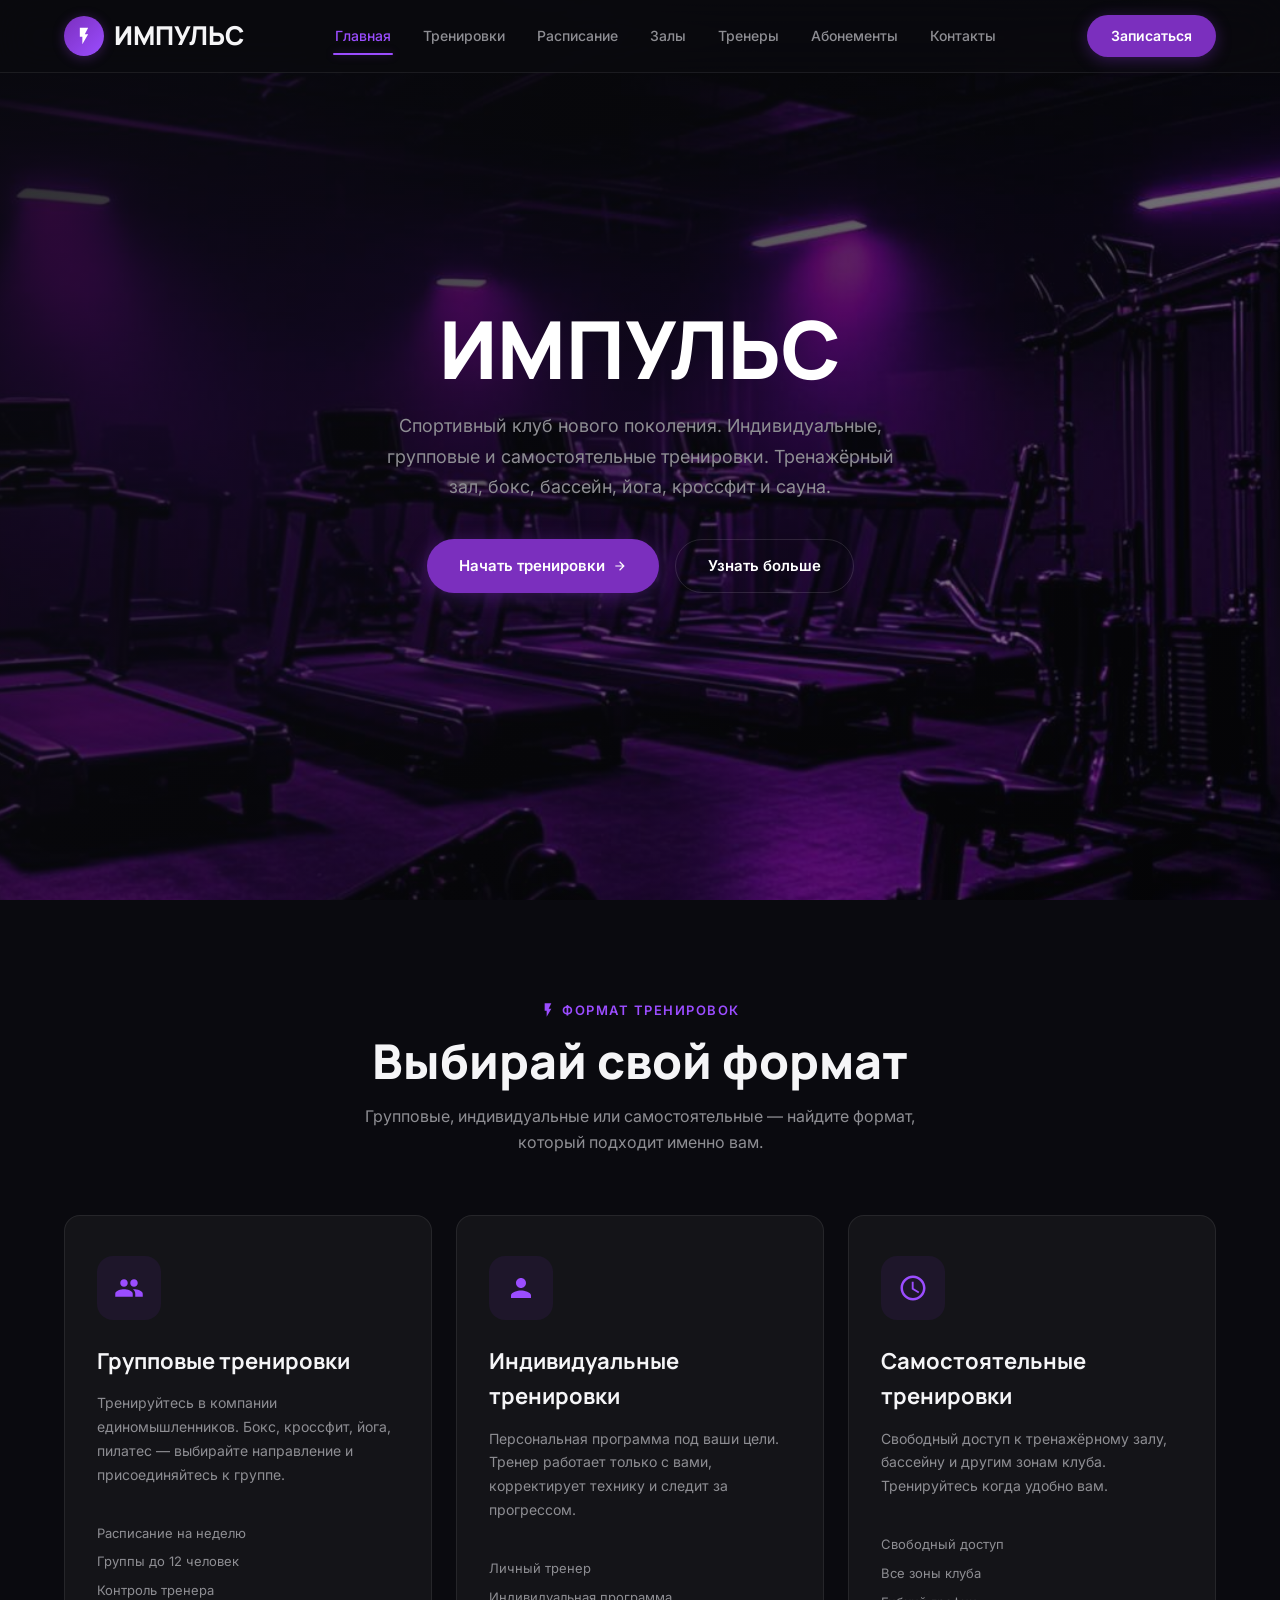
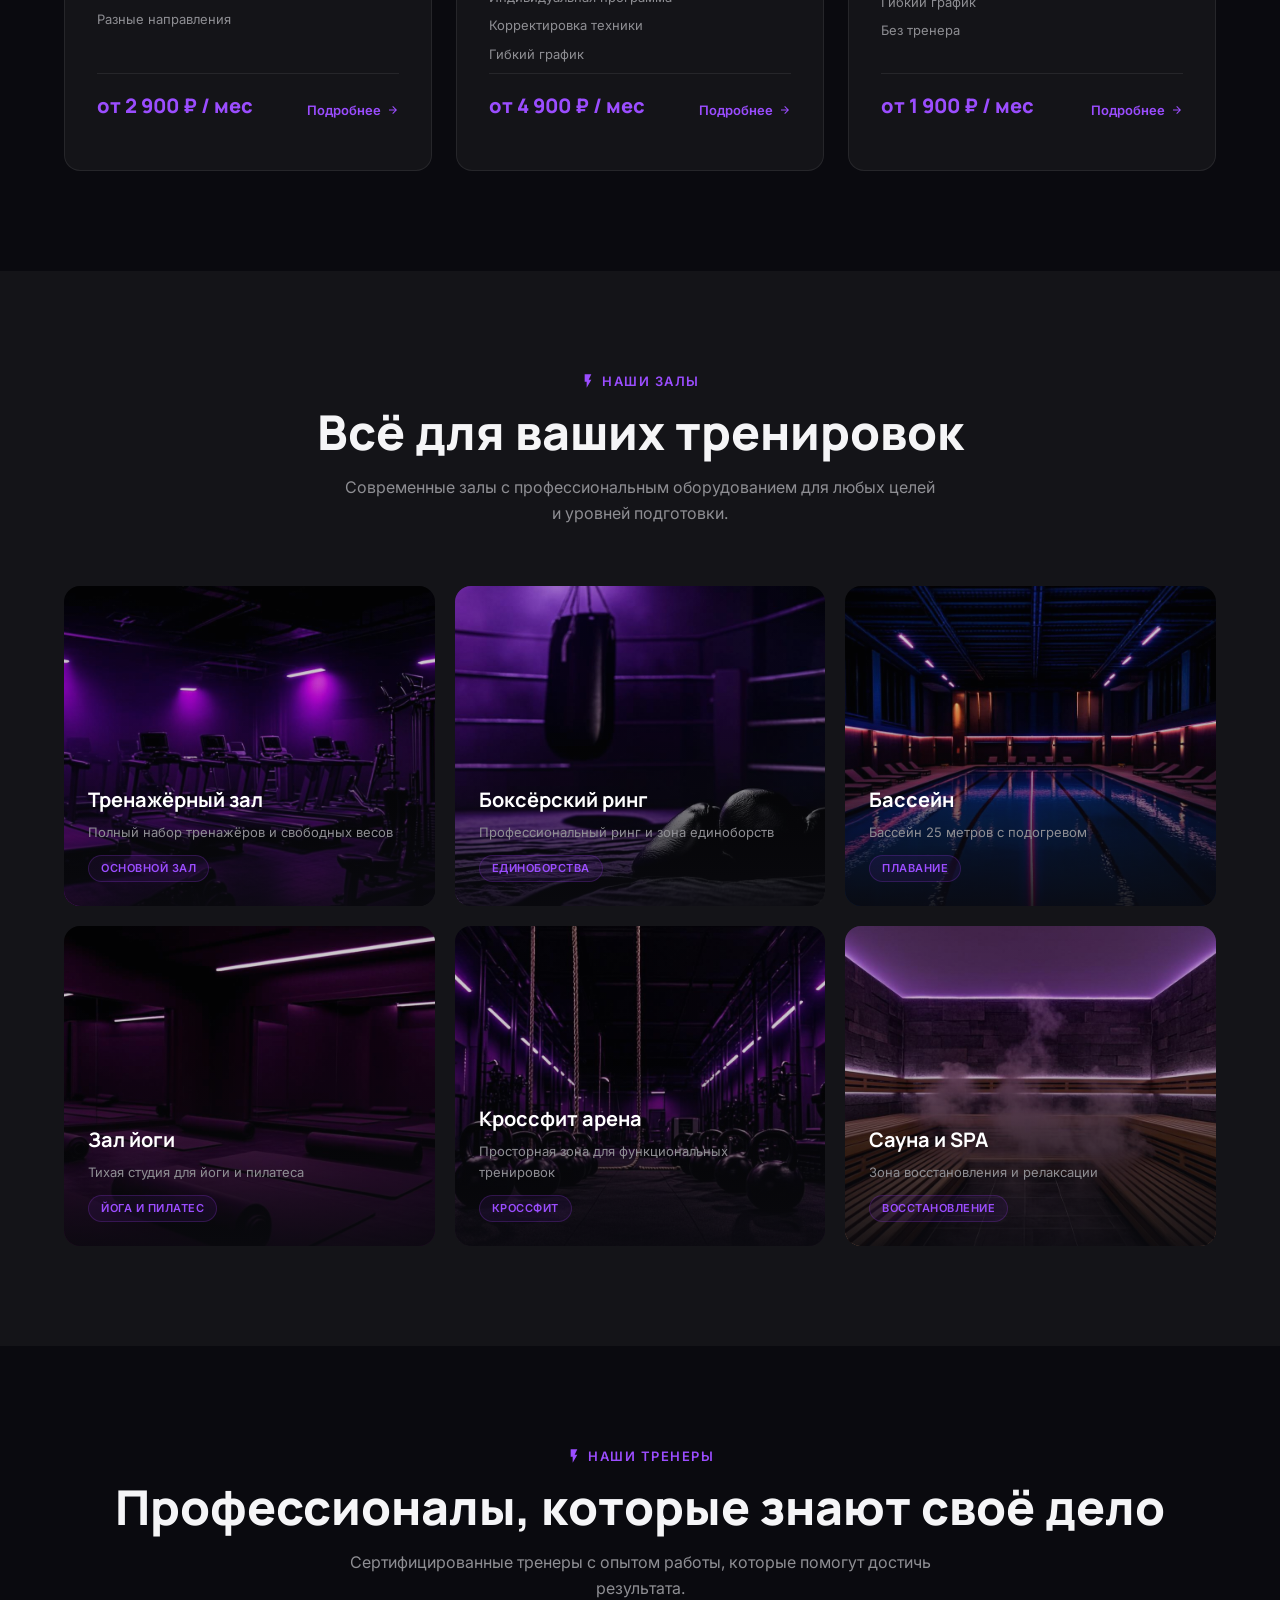
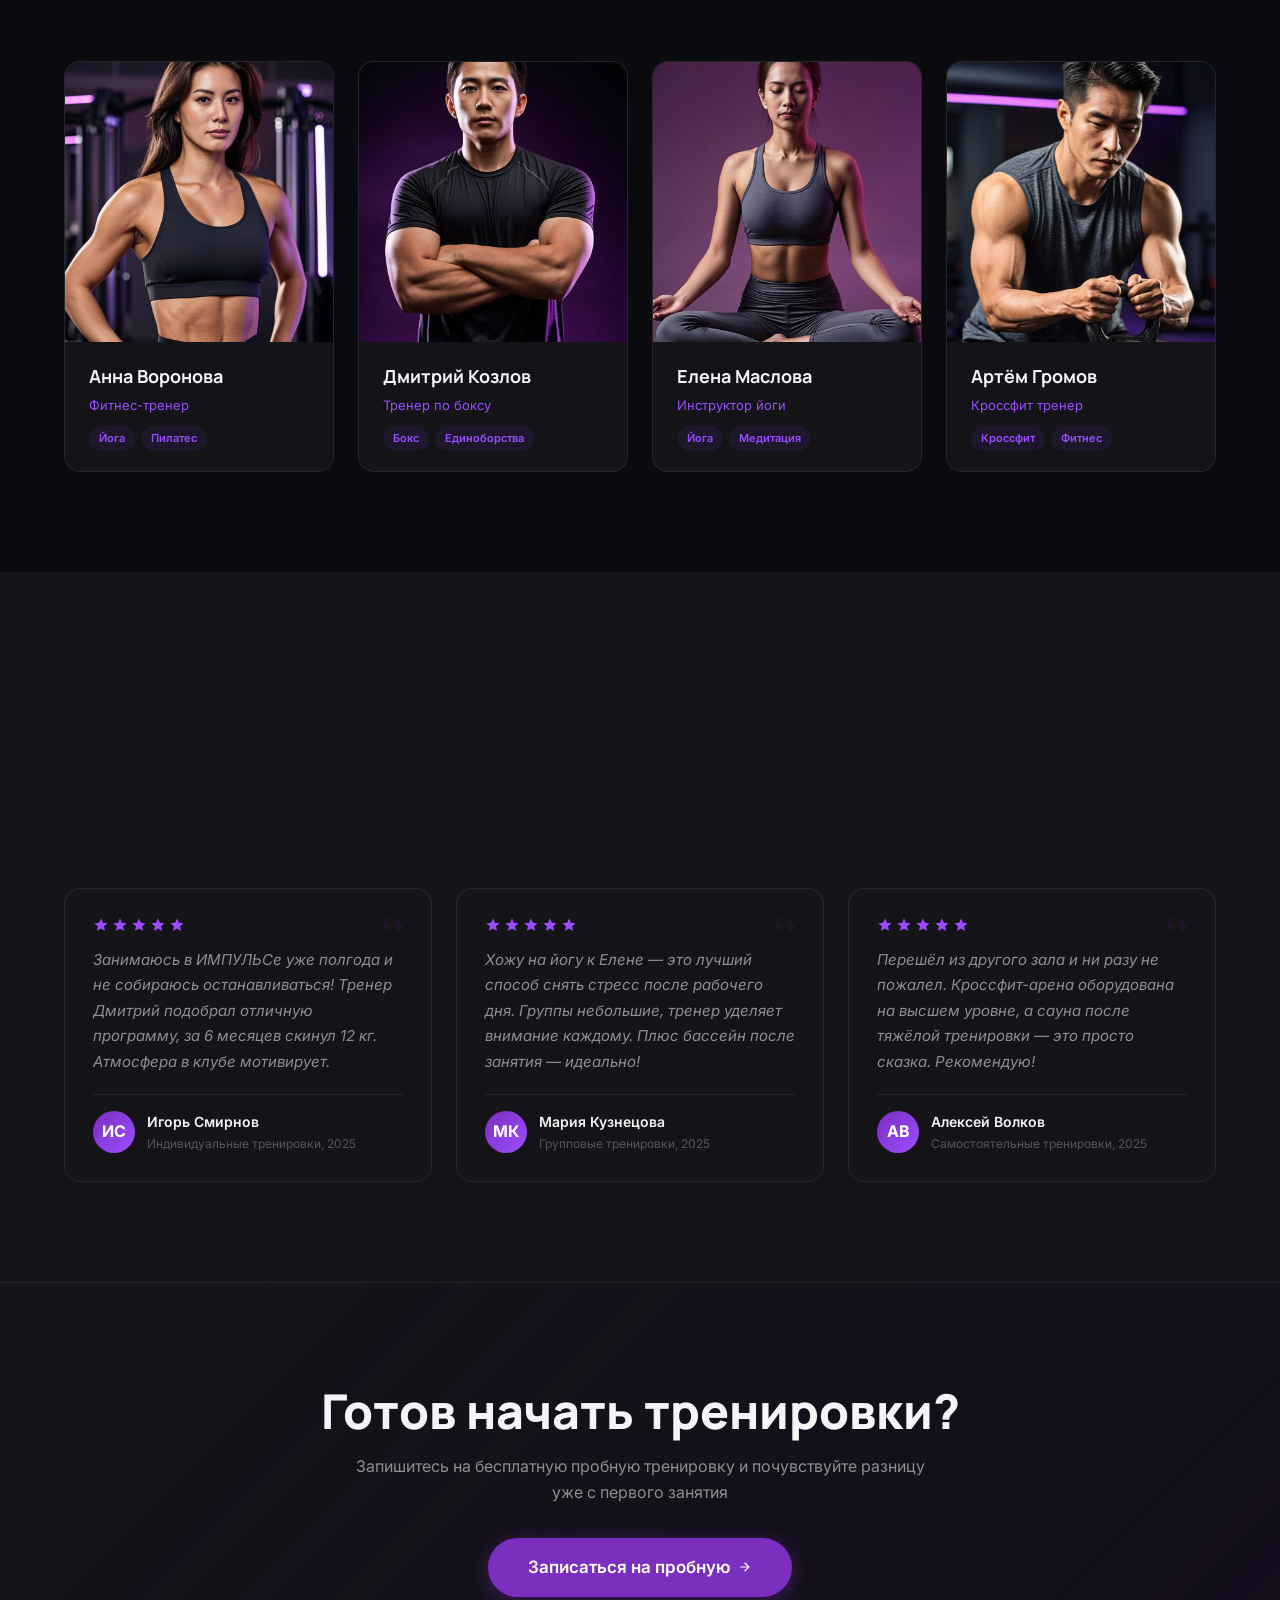
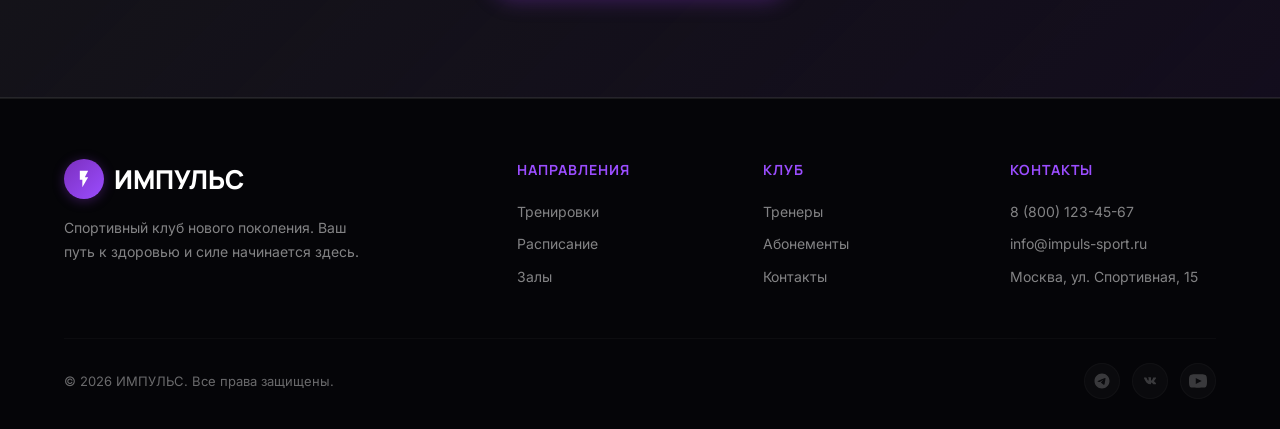
==== index.html @ df8cefca "Sports Club: bottom nav + mobile optimized" ====
<!DOCTYPE html>
<html lang="ru">
<head>
  <meta charset="UTF-8">
  <meta name="viewport" content="width=device-width, initial-scale=1.0">
  <title>ИМПУЛЬС — Спортивный клуб нового поколения</title>
  <meta name="description" content="ИМПУЛЬС — спортивный клуб нового поколения. Индивидуальные, групповые и самостоятельные тренировки. Тренажёрный зал, бокс, бассейн, йога, кроссфит.">
  <link rel="preconnect" href="https://fonts.googleapis.com">
  <link rel="preconnect" href="https://fonts.gstatic.com" crossorigin>
  <link href="https://fonts.googleapis.com/css2?family=Inter:wght@400;500;600;700&family=Manrope:wght@600;700;800&display=swap" rel="stylesheet">
  <link rel="stylesheet" href="styles/style.css">
</head>
<body class="loading">

  <!-- Preloader -->
  <div class="preloader" id="preloader">
    <div class="preloader-logo">ИМПУЛЬС</div>
    <div class="preloader-spinner"></div>
  </div>

  <!-- Header -->
  <header class="header" id="header">
    <div class="container header-inner">
      <a href="index.html" class="logo">
        <div class="logo-icon">
          <svg viewBox="0 0 24 24"><path d="M7 2v11h3v9l7-12h-4l4-8z"/></svg>
        </div>
        ИМПУЛЬС
      </a>
      <nav class="nav">
        <a href="index.html">Главная</a>
        <a href="training.html">Тренировки</a>
        <a href="schedule.html">Расписание</a>
        <a href="facilities.html">Залы</a>
        <a href="trainers.html">Тренеры</a>
        <a href="pricing.html">Абонементы</a>
        <a href="contacts.html">Контакты</a>
      </nav>
      <a href="contacts.html" class="header-cta">Записаться</a>
    </div>
  </header>

  <!-- Hero -->
  <section class="hero">
    <div class="hero-bg">
      <img src="images/hero.jpg" alt="Спортивный клуб ИМПУЛЬС">
    </div>
    <div class="hero-overlay"></div>
    <div class="container hero-content">
      <h1 class="hero-title">ИМПУЛЬС</h1>
      <p class="hero-subtitle">Спортивный клуб нового поколения. Индивидуальные, групповые и самостоятельные тренировки. Тренажёрный зал, бокс, бассейн, йога, кроссфит и сауна.</p>
      <div class="hero-actions">
        <a href="contacts.html" class="btn-primary"><span>Начать тренировки</span> <svg viewBox="0 0 24 24"><path d="M12 4l-1.41 1.41L16.17 11H4v2h12.17l-5.58 5.59L12 20l8-8z"/></svg></a>
        <a href="#training-types" class="btn-secondary">Узнать больше</a>
      </div>
    </div>
  </section>

  <!-- Training Types -->
  <section class="section" id="training-types">
    <div class="container">
      <div class="section-header anim anim-up">
        <div class="section-label"><svg viewBox="0 0 24 24"><path d="M7 2v11h3v9l7-12h-4l4-8z"/></svg> Формат тренировок</div>
        <h2 class="section-title">Выбирай свой формат</h2>
        <p class="section-subtitle">Групповые, индивидуальные или самостоятельные — найдите формат, который подходит именно вам.</p>
      </div>
      <div class="training-types-grid" data-anim-children="up">
        <a href="training.html" class="training-type-card anim anim-up">
          <div class="training-type-icon">
            <svg viewBox="0 0 24 24"><path d="M16 11c1.66 0 2.99-1.34 2.99-3S17.66 5 16 5c-1.66 0-3 1.34-3 3s1.34 3 3 3zm-8 0c1.66 0 2.99-1.34 2.99-3S9.66 5 8 5C6.34 5 5 6.34 5 8s1.34 3 3 3zm0 2c-2.33 0-7 1.17-7 3.5V19h14v-2.5c0-2.33-4.67-3.5-7-3.5zm8 0c-.29 0-.62.02-.97.05 1.16.84 1.97 1.97 1.97 3.45V19h6v-2.5c0-2.33-4.67-3.5-7-3.5z"/></svg>
          </div>
          <div class="training-type-body">
            <h3 class="training-type-title">Групповые тренировки</h3>
            <p class="training-type-desc">Тренируйтесь в компании единомышленников. Бокс, кроссфит, йога, пилатес — выбирайте направление и присоединяйтесь к группе.</p>
            <ul class="training-type-features">
              <li>Расписание на неделю</li>
              <li>Группы до 12 человек</li>
              <li>Контроль тренера</li>
              <li>Разные направления</li>
            </ul>
            <div class="training-type-bottom">
              <div class="training-type-price">от 2 900 ₽ / мес</div>
              <div class="training-type-link">Подробнее <svg viewBox="0 0 24 24"><path d="M12 4l-1.41 1.41L16.17 11H4v2h12.17l-5.58 5.59L12 20l8-8z"/></svg></div>
            </div>
          </div>
        </a>

        <a href="training.html?type=individual" class="training-type-card anim anim-up">
          <div class="training-type-icon">
            <svg viewBox="0 0 24 24"><path d="M12 12c2.21 0 4-1.79 4-4s-1.79-4-4-4-4 1.79-4 4 1.79 4 4 4zm0 2c-2.67 0-8 1.34-8 4v2h16v-2c0-2.66-5.33-4-8-4z"/></svg>
          </div>
          <div class="training-type-body">
            <h3 class="training-type-title">Индивидуальные тренировки</h3>
            <p class="training-type-desc">Персональная программа под ваши цели. Тренер работает только с вами, корректирует технику и следит за прогрессом.</p>
            <ul class="training-type-features">
              <li>Личный тренер</li>
              <li>Индивидуальная программа</li>
              <li>Корректировка техники</li>
              <li>Гибкий график</li>
            </ul>
            <div class="training-type-bottom">
              <div class="training-type-price">от 4 900 ₽ / мес</div>
              <div class="training-type-link">Подробнее <svg viewBox="0 0 24 24"><path d="M12 4l-1.41 1.41L16.17 11H4v2h12.17l-5.58 5.59L12 20l8-8z"/></svg></div>
            </div>
          </div>
        </a>

        <a href="training.html?type=self" class="training-type-card anim anim-up">
          <div class="training-type-icon">
            <svg viewBox="0 0 24 24"><path d="M11.99 2C6.47 2 2 6.48 2 12s4.47 10 9.99 10C17.52 22 22 17.52 22 12S17.52 2 11.99 2zM12 20c-4.42 0-8-3.58-8-8s3.58-8 8-8 8 3.58 8 8-3.58 8-8 8zm.5-13H11v6l5.25 3.15.75-1.23-4.5-2.67z"/></svg>
          </div>
          <div class="training-type-body">
            <h3 class="training-type-title">Самостоятельные тренировки</h3>
            <p class="training-type-desc">Свободный доступ к тренажёрному залу, бассейну и другим зонам клуба. Тренируйтесь когда удобно вам.</p>
            <ul class="training-type-features">
              <li>Свободный доступ</li>
              <li>Все зоны клуба</li>
              <li>Гибкий график</li>
              <li>Без тренера</li>
            </ul>
            <div class="training-type-bottom">
              <div class="training-type-price">от 1 900 ₽ / мес</div>
              <div class="training-type-link">Подробнее <svg viewBox="0 0 24 24"><path d="M12 4l-1.41 1.41L16.17 11H4v2h12.17l-5.58 5.59L12 20l8-8z"/></svg></div>
            </div>
          </div>
        </a>
      </div>
    </div>
  </section>

  <!-- Facilities Preview -->
  <section class="section section-alt">
    <div class="container">
      <div class="section-header anim anim-up">
        <div class="section-label"><svg viewBox="0 0 24 24"><path d="M7 2v11h3v9l7-12h-4l4-8z"/></svg> Наши залы</div>
        <h2 class="section-title">Всё для ваших тренировок</h2>
        <p class="section-subtitle">Современные залы с профессиональным оборудованием для любых целей и уровней подготовки.</p>
      </div>
      <div class="facilities-grid" data-anim-children="up">
        <div class="facility-card anim anim-up">
          <img src="images/hero.jpg" alt="Тренажёрный зал" loading="lazy">
          <div class="facility-card-overlay">
            <div class="facility-card-title">Тренажёрный зал</div>
            <div class="facility-card-desc">Полный набор тренажёров и свободных весов</div>
            <div class="facility-card-tag">Основной зал</div>
          </div>
        </div>
        <div class="facility-card anim anim-up">
          <img src="images/boxing.jpg" alt="Боксёрский ринг" loading="lazy">
          <div class="facility-card-overlay">
            <div class="facility-card-title">Боксёрский ринг</div>
            <div class="facility-card-desc">Профессиональный ринг и зона единоборств</div>
            <div class="facility-card-tag">Единоборства</div>
          </div>
        </div>
        <div class="facility-card anim anim-up">
          <img src="images/pool.jpg" alt="Бассейн" loading="lazy">
          <div class="facility-card-overlay">
            <div class="facility-card-title">Бассейн</div>
            <div class="facility-card-desc">Бассейн 25 метров с подогревом</div>
            <div class="facility-card-tag">Плавание</div>
          </div>
        </div>
        <div class="facility-card anim anim-up">
          <img src="images/yoga.jpg" alt="Зал йоги" loading="lazy">
          <div class="facility-card-overlay">
            <div class="facility-card-title">Зал йоги</div>
            <div class="facility-card-desc">Тихая студия для йоги и пилатеса</div>
            <div class="facility-card-tag">Йога и пилатес</div>
          </div>
        </div>
        <div class="facility-card anim anim-up">
          <img src="images/crossfit.jpg" alt="Кроссфит арена" loading="lazy">
          <div class="facility-card-overlay">
            <div class="facility-card-title">Кроссфит арена</div>
            <div class="facility-card-desc">Просторная зона для функциональных тренировок</div>
            <div class="facility-card-tag">Кроссфит</div>
          </div>
        </div>
        <div class="facility-card anim anim-up">
          <img src="images/sauna.jpg" alt="Сауна и SPA" loading="lazy">
          <div class="facility-card-overlay">
            <div class="facility-card-title">Сауна и SPA</div>
            <div class="facility-card-desc">Зона восстановления и релаксации</div>
            <div class="facility-card-tag">Восстановление</div>
          </div>
        </div>
      </div>
    </div>
  </section>

  <!-- Trainers Preview -->
  <section class="section">
    <div class="container">
      <div class="section-header anim anim-up">
        <div class="section-label"><svg viewBox="0 0 24 24"><path d="M7 2v11h3v9l7-12h-4l4-8z"/></svg> Наши тренеры</div>
        <h2 class="section-title">Профессионалы, которые знают своё дело</h2>
        <p class="section-subtitle">Сертифицированные тренеры с опытом работы, которые помогут достичь результата.</p>
      </div>
      <div class="trainers-grid" data-anim-children="up">
        <div class="trainer-card anim anim-up">
          <div class="trainer-card-img">
            <img src="images/trainer1.jpg" alt="Анна Воронова" loading="lazy">
          </div>
          <div class="trainer-card-body">
            <div class="trainer-card-name">Анна Воронова</div>
            <div class="trainer-card-role">Фитнес-тренер</div>
            <div class="trainer-card-specs">
              <span class="trainer-spec">Йога</span>
              <span class="trainer-spec">Пилатес</span>
            </div>
          </div>
        </div>
        <div class="trainer-card anim anim-up">
          <div class="trainer-card-img">
            <img src="images/trainer2.jpg" alt="Дмитрий Козлов" loading="lazy">
          </div>
          <div class="trainer-card-body">
            <div class="trainer-card-name">Дмитрий Козлов</div>
            <div class="trainer-card-role">Тренер по боксу</div>
            <div class="trainer-card-specs">
              <span class="trainer-spec">Бокс</span>
              <span class="trainer-spec">Единоборства</span>
            </div>
          </div>
        </div>
        <div class="trainer-card anim anim-up">
          <div class="trainer-card-img">
            <img src="images/trainer3.jpg" alt="Елена Маслова" loading="lazy">
          </div>
          <div class="trainer-card-body">
            <div class="trainer-card-name">Елена Маслова</div>
            <div class="trainer-card-role">Инструктор йоги</div>
            <div class="trainer-card-specs">
              <span class="trainer-spec">Йога</span>
              <span class="trainer-spec">Медитация</span>
            </div>
          </div>
        </div>
        <div class="trainer-card anim anim-up">
          <div class="trainer-card-img">
            <img src="images/trainer4.jpg" alt="Артём Громов" loading="lazy">
          </div>
          <div class="trainer-card-body">
            <div class="trainer-card-name">Артём Громов</div>
            <div class="trainer-card-role">Кроссфит тренер</div>
            <div class="trainer-card-specs">
              <span class="trainer-spec">Кроссфит</span>
              <span class="trainer-spec">Фитнес</span>
            </div>
          </div>
        </div>
      </div>
    </div>
  </section>

  <!-- Reviews -->
  <section class="section section-alt">
    <div class="container">
      <div class="section-header anim anim-up">
        <div class="section-label"><svg viewBox="0 0 24 24"><path d="M20 2H4c-1.1 0-2 .9-2 2v18l4-4h14c1.1 0 2-.9 2-2V4c0-1.1-.9-2-2-2zm0 14H6l-2 2V4h16v12z"/></svg> Отзывы</div>
        <h2 class="section-title">Что говорят наши клиенты</h2>
        <p class="section-subtitle">Реальные истории людей, которые изменили свою жизнь вместе с ИМПУЛЬС.</p>
      </div>
      <div class="reviews-grid" data-anim-children="up">
        <div class="review-card anim anim-up">
          <div class="review-stars"><svg viewBox="0 0 24 24"><path d="M12 17.27L18.18 21l-1.64-7.03L22 9.24l-7.19-.61L12 2 9.19 8.63 2 9.24l5.46 4.73L5.82 21z"/></svg><svg viewBox="0 0 24 24"><path d="M12 17.27L18.18 21l-1.64-7.03L22 9.24l-7.19-.61L12 2 9.19 8.63 2 9.24l5.46 4.73L5.82 21z"/></svg><svg viewBox="0 0 24 24"><path d="M12 17.27L18.18 21l-1.64-7.03L22 9.24l-7.19-.61L12 2 9.19 8.63 2 9.24l5.46 4.73L5.82 21z"/></svg><svg viewBox="0 0 24 24"><path d="M12 17.27L18.18 21l-1.64-7.03L22 9.24l-7.19-.61L12 2 9.19 8.63 2 9.24l5.46 4.73L5.82 21z"/></svg><svg viewBox="0 0 24 24"><path d="M12 17.27L18.18 21l-1.64-7.03L22 9.24l-7.19-.61L12 2 9.19 8.63 2 9.24l5.46 4.73L5.82 21z"/></svg></div>
          <div class="review-text">Занимаюсь в ИМПУЛЬСе уже полгода и не собираюсь останавливаться! Тренер Дмитрий подобрал отличную программу, за 6 месяцев скинул 12 кг. Атмосфера в клубе мотивирует.</div>
          <div class="review-author">
            <div class="review-avatar">ИС</div>
            <div>
              <div class="review-author-name">Игорь Смирнов</div>
              <div class="review-author-tour">Индивидуальные тренировки, 2025</div>
            </div>
          </div>
        </div>
        <div class="review-card anim anim-up">
          <div class="review-stars"><svg viewBox="0 0 24 24"><path d="M12 17.27L18.18 21l-1.64-7.03L22 9.24l-7.19-.61L12 2 9.19 8.63 2 9.24l5.46 4.73L5.82 21z"/></svg><svg viewBox="0 0 24 24"><path d="M12 17.27L18.18 21l-1.64-7.03L22 9.24l-7.19-.61L12 2 9.19 8.63 2 9.24l5.46 4.73L5.82 21z"/></svg><svg viewBox="0 0 24 24"><path d="M12 17.27L18.18 21l-1.64-7.03L22 9.24l-7.19-.61L12 2 9.19 8.63 2 9.24l5.46 4.73L5.82 21z"/></svg><svg viewBox="0 0 24 24"><path d="M12 17.27L18.18 21l-1.64-7.03L22 9.24l-7.19-.61L12 2 9.19 8.63 2 9.24l5.46 4.73L5.82 21z"/></svg><svg viewBox="0 0 24 24"><path d="M12 17.27L18.18 21l-1.64-7.03L22 9.24l-7.19-.61L12 2 9.19 8.63 2 9.24l5.46 4.73L5.82 21z"/></svg></div>
          <div class="review-text">Хожу на йогу к Елене — это лучший способ снять стресс после рабочего дня. Группы небольшие, тренер уделяет внимание каждому. Плюс бассейн после занятия — идеально!</div>
          <div class="review-author">
            <div class="review-avatar">МК</div>
            <div>
              <div class="review-author-name">Мария Кузнецова</div>
              <div class="review-author-tour">Групповые тренировки, 2025</div>
            </div>
          </div>
        </div>
        <div class="review-card anim anim-up">
          <div class="review-stars"><svg viewBox="0 0 24 24"><path d="M12 17.27L18.18 21l-1.64-7.03L22 9.24l-7.19-.61L12 2 9.19 8.63 2 9.24l5.46 4.73L5.82 21z"/></svg><svg viewBox="0 0 24 24"><path d="M12 17.27L18.18 21l-1.64-7.03L22 9.24l-7.19-.61L12 2 9.19 8.63 2 9.24l5.46 4.73L5.82 21z"/></svg><svg viewBox="0 0 24 24"><path d="M12 17.27L18.18 21l-1.64-7.03L22 9.24l-7.19-.61L12 2 9.19 8.63 2 9.24l5.46 4.73L5.82 21z"/></svg><svg viewBox="0 0 24 24"><path d="M12 17.27L18.18 21l-1.64-7.03L22 9.24l-7.19-.61L12 2 9.19 8.63 2 9.24l5.46 4.73L5.82 21z"/></svg><svg viewBox="0 0 24 24"><path d="M12 17.27L18.18 21l-1.64-7.03L22 9.24l-7.19-.61L12 2 9.19 8.63 2 9.24l5.46 4.73L5.82 21z"/></svg></div>
          <div class="review-text">Перешёл из другого зала и ни разу не пожалел. Кроссфит-арена оборудована на высшем уровне, а сауна после тяжёлой тренировки — это просто сказка. Рекомендую!</div>
          <div class="review-author">
            <div class="review-avatar">АВ</div>
            <div>
              <div class="review-author-name">Алексей Волков</div>
              <div class="review-author-tour">Самостоятельные тренировки, 2025</div>
            </div>
          </div>
        </div>
      </div>
    </div>
  </section>

  <!-- CTA -->
  <section class="section cta-section">
    <div class="container" style="text-align: center;">
      <div class="anim anim-up">
        <h2 class="section-title" style="margin-bottom: 16px;">Готов начать тренировки?</h2>
        <p class="section-subtitle" style="margin: 0 auto 32px;">Запишитесь на бесплатную пробную тренировку и почувствуйте разницу уже с первого занятия</p>
        <a href="contacts.html" class="btn-primary" style="font-size: 17px; padding: 16px 40px;"><span>Записаться на пробную</span> <svg viewBox="0 0 24 24"><path d="M12 4l-1.41 1.41L16.17 11H4v2h12.17l-5.58 5.59L12 20l8-8z"/></svg></a>
      </div>
    </div>
  </section>

  <!-- Footer -->
  <footer class="footer">
    <div class="container">
      <div class="footer-grid">
        <div class="footer-brand">
          <div class="logo">
            <div class="logo-icon"><svg viewBox="0 0 24 24"><path d="M7 2v11h3v9l7-12h-4l4-8z"/></svg></div>
            ИМПУЛЬС
          </div>
          <p>Спортивный клуб нового поколения. Ваш путь к здоровью и силе начинается здесь.</p>
        </div>
        <div class="footer-col">
          <div class="footer-col-title">Направления</div>
          <a href="training.html">Тренировки</a>
          <a href="schedule.html">Расписание</a>
          <a href="facilities.html">Залы</a>
        </div>
        <div class="footer-col">
          <div class="footer-col-title">Клуб</div>
          <a href="trainers.html">Тренеры</a>
          <a href="pricing.html">Абонементы</a>
          <a href="contacts.html">Контакты</a>
        </div>
        <div class="footer-col">
          <div class="footer-col-title">Контакты</div>
          <a href="tel:+78001234567">8 (800) 123-45-67</a>
          <a href="mailto:info@impuls-sport.ru">info@impuls-sport.ru</a>
          <a href="#">Москва, ул. Спортивная, 15</a>
        </div>
      </div>
      <div class="footer-bottom">
        <div>&copy; 2026 ИМПУЛЬС. Все права защищены.</div>
        <div class="footer-socials">
          <a href="#" class="footer-social"><svg viewBox="0 0 24 24"><path d="M12 2C6.48 2 2 6.48 2 12s4.48 10 10 10 10-4.48 10-10S17.52 2 12 2zm4.64 6.8c-.15 1.58-.8 5.42-1.13 7.19-.14.75-.42 1-.68 1.03-.58.05-1.02-.38-1.58-.75-.88-.58-1.38-.94-2.23-1.5-.99-.65-.35-1.01.22-1.59.15-.15 2.71-2.48 2.76-2.69a.2.2 0 00-.05-.18c-.06-.05-.14-.03-.21-.02-.09.02-1.49.95-4.22 2.79-.4.27-.76.41-1.08.4-.36-.01-1.04-.2-1.55-.37-.63-.2-1.12-.31-1.08-.66.02-.18.27-.36.74-.55 2.92-1.27 4.86-2.11 5.83-2.51 2.78-1.16 3.35-1.36 3.73-1.36.08 0 .27.02.39.12.1.08.13.19.14.27-.01.06.01.24 0 .38z"/></svg></a>
          <a href="#" class="footer-social" aria-label="VK"><svg viewBox="0 0 24 24"><path d="M12.785 16.241s.288-.032.436-.194c.136-.148.132-.427.132-.427s-.02-1.304.587-1.496c.596-.19 1.362 1.259 2.174 1.814.614.42 1.08.328 1.08.328l2.172-.03s1.136-.07.598-.964c-.044-.073-.314-.662-1.618-1.872-1.366-1.268-1.183-1.062.462-3.255.999-1.334 1.399-2.148 1.274-2.496-.12-.332-.857-.244-.857-.244l-2.444.015s-.181-.025-.316.056c-.131.079-.216.263-.216.263s-.387 1.032-.903 1.91c-1.089 1.853-1.524 1.95-1.702 1.836-.414-.268-.311-1.074-.311-1.646 0-1.789.271-2.535-.528-2.729-.265-.064-.46-.107-1.139-.114-.87-.009-1.606.003-2.023.207-.277.136-.491.439-.361.456.161.021.525.098.718.36.25.339.24 1.1.24 1.1s.144 2.105-.334 2.366c-.328.179-.777-.186-1.74-1.854-.494-.854-.867-1.798-.867-1.798s-.072-.177-.2-.272c-.155-.115-.372-.151-.372-.151l-2.322.015s-.349.01-.477.161c-.114.135-.009.414-.009.414s1.817 4.252 3.876 6.396c1.887 1.965 4.032 1.836 4.032 1.836h.972z"/></svg></a>
          <a href="#" class="footer-social"><svg viewBox="0 0 24 24"><path d="M19.615 3.184c-3.604-.246-11.631-.245-15.23 0C.488 3.45.029 5.804 0 12c.029 6.185.484 8.549 4.385 8.816 3.6.245 11.626.246 15.23 0C23.512 20.55 23.971 18.196 24 12c-.029-6.185-.484-8.549-4.385-8.816zM9 16V8l8 3.993L9 16z"/></svg></a>
        </div>
      </div>
    </div>
  </footer>

  <!-- Bottom Mobile Navigation -->
  <nav class="bottom-nav">
      <a href="index.html" class="bottom-nav-item" data-page="home">
          <svg class="bottom-nav-icon" viewBox="0 0 24 24" fill="none" stroke="currentColor" stroke-width="2" stroke-linecap="round" stroke-linejoin="round"><path d="M3 9l9-7 9 7v11a2 2 0 0 1-2 2H5a2 2 0 0 1-2-2z"/><polyline points="9 22 9 12 15 12 15 22"/></svg>
          <span class="bottom-nav-label">Главная</span>
      </a>
      <a href="schedule.html" class="bottom-nav-item" data-page="schedule">
          <svg class="bottom-nav-icon" viewBox="0 0 24 24" fill="none" stroke="currentColor" stroke-width="2" stroke-linecap="round" stroke-linejoin="round"><rect x="3" y="4" width="18" height="18" rx="2" ry="2"/><line x1="16" y1="2" x2="16" y2="6"/><line x1="8" y1="2" x2="8" y2="6"/><line x1="3" y1="10" x2="21" y2="10"/></svg>
          <span class="bottom-nav-label">Расписание</span>
      </a>
      <a href="pricing.html" class="bottom-nav-item" data-page="pricing">
          <svg class="bottom-nav-icon" viewBox="0 0 24 24" fill="none" stroke="currentColor" stroke-width="2" stroke-linecap="round" stroke-linejoin="round"><line x1="12" y1="1" x2="12" y2="23"/><path d="M17 5H9.5a3.5 3.5 0 0 0 0 7h5a3.5 3.5 0 0 1 0 7H6"/></svg>
          <span class="bottom-nav-label">Цены</span>
      </a>
      <a href="trainers.html" class="bottom-nav-item" data-page="trainers">
          <svg class="bottom-nav-icon" viewBox="0 0 24 24" fill="none" stroke="currentColor" stroke-width="2" stroke-linecap="round" stroke-linejoin="round"><path d="M17 21v-2a4 4 0 0 0-4-4H5a4 4 0 0 0-4 4v2"/><circle cx="9" cy="7" r="4"/><path d="M23 21v-2a4 4 0 0 0-3-3.87"/><path d="M16 3.13a4 4 0 0 1 0 7.75"/></svg>
          <span class="bottom-nav-label">Тренеры</span>
      </a>
      <a href="contacts.html" class="bottom-nav-item" data-page="contacts">
          <svg class="bottom-nav-icon" viewBox="0 0 24 24" fill="none" stroke="currentColor" stroke-width="2" stroke-linecap="round" stroke-linejoin="round"><path d="M22 16.92v3a2 2 0 0 1-2.18 2 19.79 19.79 0 0 1-8.63-3.07 19.5 19.5 0 0 1-6-6 19.79 19.79 0 0 1-3.07-8.67A2 2 0 0 1 4.11 2h3a2 2 0 0 1 2 1.72 12.84 12.84 0 0 0 .7 2.81 2 2 0 0 1-.45 2.11L8.09 9.91a16 16 0 0 0 6 6l1.27-1.27a2 2 0 0 1 2.11-.45 12.84 12.84 0 0 0 2.81.7A2 2 0 0 1 22 16.92z"/></svg>
          <span class="bottom-nav-label">Контакты</span>
      </a>
  </nav>

  <script src="javascript/main.js"></script>
</body>
</html>
---- styles/style.css ----
/* ===== RESET & BASE ===== */
*, *::before, *::after { margin: 0; padding: 0; box-sizing: border-box; }

:root {
  --bg: #0A0A0F;
  --bg-card: #141418;
  --bg-alt: #1A1A22;
  --bg-hover: #22222C;
  --text: #F5F5F7;
  --text-gray: #8E8E93;
  --text-dim: #555560;
  --purple: #7B2FBE;
  --purple-light: #9B4DFF;
  --purple-glow: rgba(123, 47, 190, 0.4);
  --purple-bg: rgba(123, 47, 190, 0.1);
  --purple-border: rgba(123, 47, 190, 0.3);
  --white: #FFFFFF;
  --border: rgba(255, 255, 255, 0.08);
  --border-light: rgba(255, 255, 255, 0.12);
  --shadow-sm: 0 2px 8px rgba(0,0,0,0.3);
  --shadow-md: 0 4px 20px rgba(0,0,0,0.4);
  --shadow-lg: 0 8px 40px rgba(0,0,0,0.5);
  --radius: 16px;
  --radius-sm: 10px;
  --radius-pill: 30px;
  --transition: 0.3s cubic-bezier(0.4, 0, 0.2, 1);
  --font-body: 'Inter', sans-serif;
  --font-heading: 'Manrope', sans-serif;
}

html { scroll-behavior: smooth; overflow-x: clip; }

/* ===== CUSTOM SCROLLBAR ===== */
::-webkit-scrollbar {
  width: 10px;
}
::-webkit-scrollbar-track {
  background: var(--bg);
}
::-webkit-scrollbar-thumb {
  background: var(--purple);
  border-radius: 5px;
  box-shadow: 0 0 8px var(--purple-glow);
}
::-webkit-scrollbar-thumb:hover {
  background: var(--purple-light);
  box-shadow: 0 0 16px var(--purple-glow);
}
/* Firefox scrollbar */
* {
  scrollbar-width: thin;
  scrollbar-color: var(--purple) var(--bg);
}
body {
  font-family: var(--font-body);
  background: var(--bg);
  color: var(--text);
  line-height: 1.6;
  overflow-x: clip;
  -webkit-font-smoothing: antialiased;
}

a { text-decoration: none; color: inherit; }
ul { list-style: none; }
img { max-width: 100%; height: auto; display: block; }
button { cursor: pointer; border: none; background: none; font-family: inherit; }
input, textarea, select { font-family: inherit; }

.container { max-width: 1200px; margin: 0 auto; padding: 0 24px; }

/* ===== ANIMATIONS ===== */
@keyframes fadeInUp {
  from { opacity: 0; transform: translateY(40px); }
  to { opacity: 1; transform: translateY(0); }
}
@keyframes pulse {
  0%, 100% { transform: scale(1); }
  50% { transform: scale(1.05); }
}
@keyframes glowPulse {
  0%, 100% { box-shadow: 0 0 20px var(--purple-glow); }
  50% { box-shadow: 0 0 40px var(--purple-glow), 0 0 80px rgba(123,47,190,0.15); }
}
@keyframes spin { to { transform: rotate(360deg); } }
@keyframes float {
  0%, 100% { transform: translateY(0); }
  50% { transform: translateY(-8px); }
}

/* New unique animations */
@keyframes shimmer {
  0% { background-position: -200% center; }
  100% { background-position: 200% center; }
}
@keyframes rippleGlow {
  0% { box-shadow: 0 0 0 0 var(--purple-glow); }
  70% { box-shadow: 0 0 0 12px rgba(123, 47, 190, 0); }
  100% { box-shadow: 0 0 0 0 rgba(123, 47, 190, 0); }
}
@keyframes slideInFromLeft {
  from { opacity: 0; transform: translateX(-30px); }
  to { opacity: 1; transform: translateX(0); }
}
@keyframes borderGlow {
  0%, 100% { border-color: var(--purple-border); }
  50% { border-color: var(--purple-light); }
}
@keyframes magneticPull {
  0% { transform: scale(1); }
  50% { transform: scale(1.03); }
  100% { transform: scale(1); }
}
@keyframes textGlow {
  0%, 100% { text-shadow: 0 0 8px rgba(155, 77, 255, 0.3); }
  50% { text-shadow: 0 0 20px rgba(155, 77, 255, 0.6), 0 0 40px rgba(155, 77, 255, 0.2); }
}

.anim { opacity: 0; transition: opacity 0.6s ease, transform 0.6s ease; }
.anim-up { transform: translateY(40px); }
.anim-left { transform: translateX(-40px); }
.anim-right { transform: translateX(40px); }
.anim-scale { transform: scale(0.9); }
.anim-show { opacity: 1 !important; transform: translateY(0) translateX(0) scale(1) !important; }
.anim-locked { transition: none !important; }

[data-anim-children="up"] > *:nth-child(1) { transition-delay: 0.0s; }
[data-anim-children="up"] > *:nth-child(2) { transition-delay: 0.06s; }
[data-anim-children="up"] > *:nth-child(3) { transition-delay: 0.12s; }
[data-anim-children="up"] > *:nth-child(4) { transition-delay: 0.18s; }
[data-anim-children="up"] > *:nth-child(5) { transition-delay: 0.24s; }
[data-anim-children="up"] > *:nth-child(6) { transition-delay: 0.30s; }
[data-anim-children="up"] > *:nth-child(7) { transition-delay: 0.36s; }
[data-anim-children="up"] > *:nth-child(8) { transition-delay: 0.42s; }

/* ===== HEADER ===== */
.header {
  position: fixed;
  top: 0; left: 0; right: 0;
  z-index: 1000;
  background: rgba(10, 10, 15, 0.85);
  backdrop-filter: blur(20px);
  -webkit-backdrop-filter: blur(20px);
  border-bottom: 1px solid var(--border);
  transition: var(--transition);
}
.header.scrolled { box-shadow: 0 4px 30px rgba(0,0,0,0.5); }
.header-inner {
  display: flex; align-items: center; justify-content: space-between; height: 72px;
}
.logo {
  font-family: var(--font-heading);
  font-weight: 800; font-size: 26px; color: var(--text);
  display: flex; align-items: center; gap: 10px;
}
.logo-icon {
  width: 40px; height: 40px;
  background: linear-gradient(135deg, var(--purple), var(--purple-light));
  border-radius: 50% !important;
  -webkit-border-radius: 50% !important;
  -moz-border-radius: 50% !important;
  display: flex; align-items: center; justify-content: center;
  box-shadow: 0 2px 12px var(--purple-glow);
  transition: var(--transition);
  flex-shrink: 0;
  aspect-ratio: 1 / 1;
  overflow: hidden;
}
.logo-icon svg { width: 20px; height: 20px; fill: white; }
.logo span { color: var(--purple-light); }

/* Logo hover - subtle glow */
.logo:hover .logo-icon {
  animation: rippleGlow 1s ease-out;
}

.nav { display: flex; align-items: center; gap: 28px; }
.nav a {
  font-size: 14px; font-weight: 500; color: var(--text-gray);
  transition: var(--transition); position: relative;
  padding: 6px 2px;
}
/* Unique nav hover animation - gradient underline slide-in */
.nav a::after {
  content: ''; position: absolute; bottom: -2px; left: 50%;
  width: 0; height: 2px;
  background: linear-gradient(90deg, var(--purple), var(--purple-light));
  transition: width 0.35s cubic-bezier(0.25, 0.8, 0.25, 1), left 0.35s cubic-bezier(0.25, 0.8, 0.25, 1);
  border-radius: 1px;
  box-shadow: 0 0 8px var(--purple-glow);
}
.nav a:hover { color: var(--text); }
.nav a:hover::after { width: 100%; left: 0; }
.nav a.active { color: var(--purple-light); }
.nav a.active::after { width: 100%; left: 0; background: var(--purple-light); }

.header-cta {
  background: var(--purple); color: white;
  padding: 10px 24px; border-radius: var(--radius-pill);
  font-weight: 600; font-size: 14px; transition: var(--transition);
  box-shadow: 0 3px 16px var(--purple-glow);
  position: relative;
  overflow: hidden;
}
/* Shimmer effect on CTA button hover */
.header-cta::before {
  content: '';
  position: absolute; top: 0; left: -100%; width: 100%; height: 100%;
  background: linear-gradient(90deg, transparent, rgba(255,255,255,0.15), transparent);
  transition: left 0.5s ease;
}
.header-cta:hover { background: var(--purple-light); transform: translateY(-1px); box-shadow: 0 6px 24px var(--purple-glow); }
.header-cta:hover::before { left: 100%; }
.header-cta:active { transform: translateY(1px); }

/* ===== HERO ===== */
.hero {
  position: relative; min-height: 100vh;
  display: flex; align-items: center; overflow: hidden;
  background: var(--bg);
}
.hero-bg { position: absolute; inset: 0; z-index: 1; }
.hero-bg img { width: 100%; height: 100%; object-fit: cover; }
.hero-overlay {
  position: absolute; inset: 0;
  background: linear-gradient(135deg, rgba(10,10,15,0.88) 0%, rgba(10,10,15,0.65) 50%, rgba(10,10,15,0.4) 100%);
  z-index: 2;
}
.hero-content {
  position: relative; z-index: 4; color: white;
  max-width: 700px; padding-left: 24px; padding-right: 24px;
  text-align: center; margin: 0 auto;
}
.hero-title {
  font-family: var(--font-heading);
  font-size: clamp(42px, 7vw, 80px); font-weight: 800;
  line-height: 1.05; margin-bottom: 20px;
}
.hero-title .highlight {
  background: linear-gradient(135deg, var(--purple-light) 0%, var(--purple) 100%);
  -webkit-background-clip: text; -webkit-text-fill-color: transparent; background-clip: text;
}
.hero-subtitle {
  font-size: 18px; line-height: 1.7; color: var(--text-gray);
  margin-bottom: 36px; max-width: 520px;
  margin-left: auto; margin-right: auto;
}
.hero-actions { display: flex; gap: 16px; flex-wrap: wrap; justify-content: center; }

.btn-primary {
  background: var(--purple); color: white;
  padding: 14px 32px; border-radius: var(--radius-pill);
  font-weight: 600; font-size: 15px; transition: var(--transition);
  display: inline-flex; align-items: center; gap: 8px;
  box-shadow: 0 4px 20px var(--purple-glow);
  position: relative; overflow: hidden;
}
.btn-primary::after {
  content: '';
  position: absolute; top: 50%; left: 50%;
  width: 0; height: 0;
  background: rgba(255,255,255,0.15);
  border-radius: 50%;
  transform: translate(-50%, -50%);
  transition: width 0.5s ease, height 0.5s ease;
}
.btn-primary:hover { background: var(--purple-light); transform: translateY(-2px); box-shadow: 0 8px 32px var(--purple-glow); }
.btn-primary:hover::after { width: 300px; height: 300px; }
.btn-primary:active { transform: translateY(1px); box-shadow: 0 2px 10px var(--purple-glow); }
.btn-primary svg { width: 14px; height: 14px; fill: white; transition: transform 0.3s; position: relative; z-index: 1; }
.btn-primary:hover svg { transform: translateX(3px); }
.btn-primary span { position: relative; z-index: 1; }

.btn-secondary {
  background: transparent; color: white;
  padding: 14px 32px; border-radius: var(--radius-pill);
  font-weight: 600; font-size: 15px; transition: var(--transition);
  border: 1px solid var(--border-light);
  display: inline-flex; align-items: center; gap: 8px;
}
.btn-secondary:hover { background: rgba(255,255,255,0.05); border-color: var(--purple-border); transform: translateY(-2px); }

.btn-white {
  background: white; color: var(--bg);
  padding: 14px 32px; border-radius: var(--radius-pill);
  font-weight: 600; font-size: 15px; transition: var(--transition);
  display: inline-flex; align-items: center; gap: 8px;
  box-shadow: 0 4px 20px rgba(255,255,255,0.15);
}
.btn-white:hover { transform: translateY(-2px); box-shadow: 0 8px 30px rgba(255,255,255,0.2); }
.btn-white:active { transform: translateY(1px); }

/* ===== SECTION COMMON ===== */
.section { padding: 100px 0; }
.section-alt { background: var(--bg-card); }
.section-header { text-align: center; margin-bottom: 60px; }
.section-label {
  display: inline-flex; align-items: center; gap: 6px;
  font-size: 13px; font-weight: 600; text-transform: uppercase;
  letter-spacing: 1.5px; color: var(--purple-light); margin-bottom: 12px;
}
.section-label svg { width: 16px; height: 16px; fill: var(--purple-light); }
.section-title {
  font-family: var(--font-heading);
  font-size: clamp(28px, 4vw, 48px); font-weight: 800;
  line-height: 1.15; color: var(--text);
}
.section-subtitle {
  font-size: 16px; color: var(--text-gray);
  margin-top: 16px; max-width: 600px;
  margin-left: auto; margin-right: auto;
}

/* ===== TRAINING TYPES (3 cards) ===== */
.training-types-grid {
  display: grid; grid-template-columns: repeat(3, 1fr); gap: 24px;
}
.training-type-card {
  background: var(--bg-card); border: 1px solid var(--border);
  border-radius: var(--radius); padding: 40px 32px;
  transition: var(--transition); position: relative; overflow: hidden;
  cursor: pointer;
  display: flex; flex-direction: column;
}
.training-type-card::before {
  content: ''; position: absolute; top: 0; left: 0; right: 0;
  height: 3px; background: linear-gradient(90deg, var(--purple), var(--purple-light));
  transform: scaleX(0); transition: transform 0.4s ease; transform-origin: left;
}
.training-type-card:hover::before { transform: scaleX(1); }
.training-type-card:hover { transform: translateY(-6px); border-color: var(--purple-border); box-shadow: 0 8px 40px rgba(123,47,190,0.15); }
.training-type-icon {
  width: 64px; height: 64px; margin-bottom: 24px;
  background: var(--purple-bg); border-radius: 16px;
  display: flex; align-items: center; justify-content: center;
  transition: var(--transition);
}
.training-type-icon svg { width: 30px; height: 30px; fill: var(--purple-light); }
.training-type-card:hover .training-type-icon { background: var(--purple); transform: scale(1.08); }
.training-type-card:hover .training-type-icon svg { fill: white; }
.training-type-title {
  font-family: var(--font-heading); font-size: 22px; font-weight: 700;
  margin-bottom: 12px; color: var(--text);
}
.training-type-body { display: flex; flex-direction: column; flex: 1; }
.training-type-desc { font-size: 14px; color: var(--text-gray); line-height: 1.7; margin-bottom: 20px; }
.training-type-price {
  font-family: var(--font-heading); font-size: 20px; font-weight: 800;
  color: var(--purple-light); margin-bottom: 8px;
}
.training-type-price span { font-size: 14px; font-weight: 400; color: var(--text-gray); }
.training-type-features { margin-top: 16px; }
.training-type-features li {
  display: flex; align-items: center; gap: 8px;
  font-size: 13px; color: var(--text-gray); margin-bottom: 8px;
}
.training-type-features li svg { width: 14px; height: 14px; fill: var(--purple-light); flex-shrink: 0; }
.training-type-bottom {
  display: flex; align-items: center; justify-content: space-between;
  margin-top: auto; padding-top: 16px; border-top: 1px solid var(--border);
}
.training-type-link {
  display: inline-flex; align-items: center; gap: 6px;
  font-size: 13px; font-weight: 600; color: var(--purple-light);
  transition: var(--transition);
}
.training-type-link svg { width: 12px; height: 12px; fill: currentColor; transition: transform 0.3s; }
.training-type-card:hover .training-type-link svg { transform: translateX(4px); }
.training-type-btn {
  margin-top: 20px; background: var(--purple-bg); border: 1px solid var(--purple-border);
  color: var(--purple-light); padding: 10px 22px; border-radius: var(--radius-pill);
  font-weight: 600; font-size: 13px; transition: var(--transition);
  display: inline-flex; align-items: center; gap: 6px;
}
.training-type-btn:hover { background: var(--purple); color: white; box-shadow: 0 4px 16px var(--purple-glow); }
.training-type-btn svg { width: 14px; height: 14px; fill: currentColor; }

/* ===== FACILITIES ===== */
.facilities-grid {
  display: grid; grid-template-columns: repeat(auto-fill, minmax(280px, 1fr)); gap: 20px;
}
.facility-card {
  position: relative; border-radius: var(--radius); overflow: hidden;
  cursor: pointer; height: 320px;
  transition: var(--transition);
}
.facility-card:hover { transform: translateY(-4px); box-shadow: 0 12px 40px rgba(123,47,190,0.2); }
.facility-card img {
  width: 100%; height: 100%; object-fit: cover;
  transition: transform 0.5s ease;
}
.facility-card:hover img { transform: scale(1.08); }
.facility-card-overlay {
  position: absolute; inset: 0;
  background: linear-gradient(to top, rgba(10,10,15,0.9) 0%, rgba(10,10,15,0.2) 60%);
  display: flex; flex-direction: column; justify-content: flex-end; padding: 24px;
}
.facility-card-title {
  font-family: var(--font-heading); font-size: 20px; font-weight: 700;
  color: white; margin-bottom: 6px;
}
.facility-card-desc { font-size: 13px; color: var(--text-gray); margin-bottom: 12px; }
.facility-card-tag {
  display: inline-flex; background: var(--purple-bg); border: 1px solid var(--purple-border);
  color: var(--purple-light); padding: 4px 12px; border-radius: var(--radius-pill);
  font-size: 11px; font-weight: 600; text-transform: uppercase; letter-spacing: 0.5px;
  width: fit-content;
}

/* ===== TRAINERS ===== */
.trainers-grid {
  display: grid; grid-template-columns: repeat(4, 1fr); gap: 24px;
}
.trainer-card {
  background: var(--bg-card); border: 1px solid var(--border);
  border-radius: var(--radius); overflow: hidden;
  transition: var(--transition);
}
.trainer-card:hover { transform: translateY(-6px); border-color: var(--purple-border); box-shadow: 0 8px 40px rgba(123,47,190,0.12); }
.trainer-card-img {
  height: 280px; overflow: hidden;
}
.trainer-card-img img { width: 100%; height: 100%; object-fit: cover; transition: transform 0.4s; }
.trainer-card:hover .trainer-card-img img { transform: scale(1.05); }
.trainer-card-body { padding: 20px 24px; }
.trainer-card-name {
  font-family: var(--font-heading); font-size: 18px; font-weight: 700; margin-bottom: 4px;
}
.trainer-card-role { font-size: 13px; color: var(--purple-light); margin-bottom: 10px; }
.trainer-card-specs { display: flex; gap: 6px; flex-wrap: wrap; }
.trainer-spec {
  background: var(--purple-bg); color: var(--purple-light);
  padding: 4px 10px; border-radius: var(--radius-pill);
  font-size: 11px; font-weight: 600;
}

/* ===== PRICING ===== */
.pricing-grid {
  display: grid; grid-template-columns: repeat(3, 1fr); gap: 24px;
  align-items: stretch;
}
.pricing-card {
  background: var(--bg-card); border: 1px solid var(--border);
  border-radius: var(--radius); padding: 36px 32px;
  transition: var(--transition); position: relative;
  display: flex; flex-direction: column;
  min-height: 520px;
}
.pricing-card.featured {
  border-color: var(--purple);
  box-shadow: 0 0 40px rgba(123,47,190,0.2);
}
.pricing-card.featured::before {
  content: 'Популярный';
  position: absolute; top: -12px; left: 50%; transform: translateX(-50%);
  background: linear-gradient(135deg, var(--purple), var(--purple-light));
  color: white; padding: 4px 16px; border-radius: var(--radius-pill);
  font-size: 12px; font-weight: 700; text-transform: uppercase; letter-spacing: 0.5px;
}
.pricing-card:hover { border-color: var(--purple-border); }
.pricing-name {
  font-family: var(--font-heading); font-size: 20px; font-weight: 700;
  margin-bottom: 8px; color: var(--text);
}
.pricing-desc { font-size: 14px; color: var(--text-gray); margin-bottom: 24px; }
.pricing-price {
  font-family: var(--font-heading); font-size: 40px; font-weight: 800;
  color: var(--purple-light); margin-bottom: 4px;
}
.pricing-price span { font-size: 16px; font-weight: 400; color: var(--text-gray); }
.pricing-period { font-size: 13px; color: var(--text-dim); margin-bottom: 24px; }
.pricing-features { margin-bottom: 28px; flex: 1; }
.pricing-features li {
  display: flex; align-items: center; gap: 10px;
  font-size: 14px; color: var(--text-gray); margin-bottom: 12px;
}
.pricing-features li svg { width: 16px; height: 16px; fill: var(--purple-light); flex-shrink: 0; }
.pricing-features li.disabled { color: var(--text-dim); text-decoration: line-through; opacity: 0.5; }
.pricing-features li.disabled svg { fill: var(--text-dim); }
.pricing-price-area { margin-top: auto; padding-top: 16px; border-top: 1px solid var(--border); margin-bottom: 20px; }
.pricing-btn {
  width: 100%; text-align: center;
  background: var(--purple); color: white;
  padding: 14px; border-radius: var(--radius-pill);
  font-weight: 700; font-size: 15px; transition: var(--transition);
  box-shadow: 0 4px 16px var(--purple-glow);
  display: block;
  position: relative; overflow: hidden;
  margin-top: auto;
}
.pricing-btn:hover { background: var(--purple-light); transform: translateY(-2px); box-shadow: 0 8px 28px var(--purple-glow); }
.pricing-btn.outline {
  background: transparent; border: 1px solid var(--purple-border); color: var(--purple-light);
  box-shadow: none;
}
.pricing-btn.outline:hover { background: var(--purple); color: white; box-shadow: 0 4px 16px var(--purple-glow); }

/* ===== SCHEDULE / CALENDAR ===== */
.calendar-wrap {
  background: var(--bg-card); border: 1px solid var(--border);
  border-radius: var(--radius); padding: 28px;
  overflow-x: auto; -webkit-overflow-scrolling: touch;
  max-width: 100%;
}
.calendar-header {
  display: flex; align-items: center; justify-content: space-between;
  margin-bottom: 32px;
}
.calendar-month {
  font-family: var(--font-heading); font-size: 28px; font-weight: 800;
}
.calendar-nav { display: flex; gap: 8px; }
.calendar-nav-btn {
  width: 40px; height: 40px; border-radius: 50%;
  background: var(--bg-alt); border: 1px solid var(--border);
  display: flex; align-items: center; justify-content: center;
  color: var(--text-gray); transition: var(--transition);
}
.calendar-nav-btn:hover { background: var(--purple); border-color: var(--purple); color: white; animation: rippleGlow 0.8s ease-out; }
.calendar-nav-btn svg { width: 18px; height: 18px; fill: currentColor; }

.calendar-filters {
  display: flex; gap: 10px; margin-bottom: 24px; flex-wrap: wrap;
}
.calendar-filter {
  padding: 8px 18px; border-radius: var(--radius-pill);
  font-size: 13px; font-weight: 500; transition: var(--transition);
  background: var(--bg-alt); color: var(--text-gray);
  border: 1px solid var(--border);
}
.calendar-filter:hover { color: var(--text); border-color: var(--border-light); }
.calendar-filter.active {
  background: var(--purple); color: white;
  border-color: var(--purple); box-shadow: 0 3px 12px var(--purple-glow);
}
.calendar-filter .dot {
  display: inline-block; width: 8px; height: 8px; border-radius: 50%; margin-right: 6px;
}
.dot-individual { background: #FF6B6B; }
.dot-group { background: #4ECDC4; }
.dot-self { background: #FFE66D; }

.calendar-weekdays {
  display: grid; grid-template-columns: repeat(7, minmax(0, 1fr)); gap: 4px; margin-bottom: 8px;
}
.calendar-weekday {
  text-align: center; font-size: 12px; font-weight: 600;
  color: var(--text-dim); text-transform: uppercase; letter-spacing: 1px; padding: 8px 0;
}
.calendar-days {
  display: grid; grid-template-columns: repeat(7, minmax(0, 1fr)); gap: 4px;
}
.calendar-day {
  border-radius: var(--radius-sm);
  background: var(--bg); border: 1px solid var(--border);
  padding: 6px; transition: var(--transition); cursor: pointer;
  position: relative; min-height: 60px;
  overflow: hidden;
}
.calendar-day:hover { border-color: var(--purple-border); background: var(--bg-alt); }
.calendar-day.empty { background: transparent; border-color: transparent; cursor: default; }
.calendar-day.today { border-color: var(--purple); box-shadow: 0 0 16px rgba(123,47,190,0.2); }
.calendar-day-number {
  font-size: 14px; font-weight: 600; color: var(--text); margin-bottom: 6px;
}
.calendar-day.today .calendar-day-number { color: var(--purple-light); }
.calendar-day-event {
  font-size: 9px; padding: 2px 4px; border-radius: 3px;
  margin-bottom: 2px; white-space: nowrap; overflow: hidden; text-overflow: ellipsis;
  line-height: 1.3;
}
.calendar-day-event.individual { background: rgba(255,107,107,0.15); color: #FF6B6B; }
.calendar-day-event.group { background: rgba(78,205,196,0.15); color: #4ECDC4; }
.calendar-day-event.self { background: rgba(255,230,109,0.15); color: #FFE66D; }

/* Calendar day booking button */
.calendar-day-book {
  display: none;
  margin-top: 4px;
  padding: 3px 8px;
  border-radius: 4px;
  background: var(--purple);
  color: white;
  font-size: 9px;
  font-weight: 700;
  text-transform: uppercase;
  letter-spacing: 0.5px;
  cursor: pointer;
  transition: var(--transition);
  width: 100%;
  text-align: center;
  border: none;
}
.calendar-day:hover .calendar-day-book { display: block; animation: fadeInUp 0.2s ease; }
.calendar-day-book:hover { background: var(--purple-light); box-shadow: 0 2px 8px var(--purple-glow); }

/* Calendar booking modal */
.calendar-modal-overlay {
  position: fixed; inset: 0;
  background: rgba(0,0,0,0.7); backdrop-filter: blur(8px);
  z-index: 9998; display: none;
  align-items: center; justify-content: center;
  animation: fadeInUp 0.3s ease;
}
.calendar-modal-overlay.show { display: flex; }
.calendar-modal {
  background: var(--bg-card); border: 1px solid var(--purple-border);
  border-radius: var(--radius); padding: 40px;
  max-width: 480px; width: 90%;
  box-shadow: 0 20px 60px rgba(0,0,0,0.5), 0 0 40px var(--purple-glow);
  position: relative;
}
.calendar-modal-close {
  position: absolute; top: 16px; right: 16px;
  width: 32px; height: 32px; border-radius: 50%;
  background: var(--bg-alt); border: 1px solid var(--border);
  display: flex; align-items: center; justify-content: center;
  color: var(--text-gray); transition: var(--transition); cursor: pointer;
}
.calendar-modal-close:hover { background: var(--purple); color: white; border-color: var(--purple); }
.calendar-modal-close svg { width: 16px; height: 16px; fill: currentColor; }
.calendar-modal h3 {
  font-family: var(--font-heading); font-size: 24px; font-weight: 800;
  margin-bottom: 8px;
}
.calendar-modal-date {
  font-size: 14px; color: var(--purple-light); margin-bottom: 20px;
}
.calendar-modal-events { margin-bottom: 24px; }
.calendar-modal-event {
  display: flex; align-items: center; gap: 12px;
  padding: 12px; border-radius: var(--radius-sm);
  background: var(--bg); border: 1px solid var(--border);
  margin-bottom: 8px; cursor: pointer; transition: var(--transition);
}
.calendar-modal-event:hover { border-color: var(--purple-border); background: var(--bg-alt); }
.calendar-modal-event-dot {
  width: 10px; height: 10px; border-radius: 50%; flex-shrink: 0;
}
.calendar-modal-event-info { flex: 1; }
.calendar-modal-event-name { font-size: 14px; font-weight: 600; color: var(--text); }
.calendar-modal-event-time { font-size: 12px; color: var(--text-gray); }
.calendar-modal-event-book {
  padding: 6px 16px; border-radius: var(--radius-pill);
  background: var(--purple-bg); border: 1px solid var(--purple-border);
  color: var(--purple-light); font-size: 12px; font-weight: 600;
  transition: var(--transition); cursor: pointer;
}
.calendar-modal-event-book:hover { background: var(--purple); color: white; box-shadow: 0 2px 12px var(--purple-glow); }

/* Counter/stats removed - non-template design */
.hero-stats, .counters, .hero-stat-number { display: none !important; }

/* Breadcrumbs hidden */
.breadcrumbs { display: none !important; }

/* ===== REVIEWS ===== */
.reviews-grid {
  display: grid; grid-template-columns: repeat(auto-fill, minmax(340px, 1fr)); gap: 24px;
}
.review-card {
  background: var(--bg-card); border: 1px solid var(--border);
  border-radius: var(--radius); padding: 28px;
  transition: var(--transition); position: relative;
  display: flex; flex-direction: column; min-height: 260px;
}
.review-card:hover { border-color: var(--purple-border); transform: translateY(-3px); }
.review-card::before {
  content: '\201C'; position: absolute; top: 16px; right: 24px;
  font-size: 60px; font-family: Georgia, serif;
  color: var(--purple-bg); line-height: 1;
}
.review-stars { display: flex; gap: 3px; margin-bottom: 14px; }
.review-stars svg { width: 16px; height: 16px; fill: var(--purple-light); }
.review-text { font-size: 15px; color: var(--text-gray); line-height: 1.7; margin-bottom: auto; font-style: italic; }
.review-author {
  display: flex; align-items: center; gap: 12px;
  margin-top: 20px; padding-top: 16px; border-top: 1px solid var(--border);
}
.review-avatar {
  width: 42px; height: 42px; border-radius: 50%;
  background: linear-gradient(135deg, var(--purple), var(--purple-light));
  display: flex; align-items: center; justify-content: center;
  color: white; font-weight: 700; font-size: 16px;
}
.review-author-name { font-weight: 600; font-size: 14px; color: var(--text); }
.review-author-tour { font-size: 12px; color: var(--text-dim); }

/* ===== CATALOG/FILTERS ===== */
.catalog-hero {
  padding: 160px 0 80px; background: var(--bg-card);
  text-align: center; border-bottom: 1px solid var(--border);
  position: relative; overflow: hidden;
}
.catalog-hero::before {
  content: ''; position: absolute; top: -100px; right: -100px;
  width: 400px; height: 400px;
  background: radial-gradient(circle, var(--purple-glow) 0%, transparent 70%);
  border-radius: 50%; opacity: 0.3; pointer-events: none;
}
.catalog-hero::after {
  content: ''; position: absolute; bottom: -100px; left: -100px;
  width: 300px; height: 300px;
  background: radial-gradient(circle, rgba(155,77,255,0.15) 0%, transparent 70%);
  border-radius: 50%; opacity: 0.4; pointer-events: none;
}
.catalog-filters {
  display: flex; align-items: center; justify-content: center; gap: 10px;
  padding: 20px 0;
  border-bottom: 1px solid var(--border); flex-wrap: wrap;
  background: var(--bg-card);
  transition: var(--transition);
}

.filter-btn {
  padding: 10px 22px; border-radius: var(--radius-pill);
  font-size: 14px; font-weight: 500; color: var(--text-gray);
  background: var(--bg-card); border: 1px solid var(--border);
  transition: var(--transition);
}
.filter-btn:hover { color: var(--text); border-color: var(--border-light); }
.filter-btn.active {
  background: var(--purple); color: white; border-color: var(--purple);
  font-weight: 600; box-shadow: 0 3px 12px var(--purple-glow);
  animation: rippleGlow 0.6s ease-out;
}

.catalog-grid {
  display: grid; grid-template-columns: repeat(auto-fill, minmax(340px, 1fr));
  gap: 24px; padding: 40px 0 80px;
}
.facility-filter-card .facility-card-img {
  position: absolute; inset: 0;
}
.facility-filter-card .facility-card-img img {
  width: 100%; height: 100%; object-fit: cover;
}
.facility-filter-card {
  position: relative; border-radius: var(--radius); overflow: hidden;
  cursor: pointer; height: 320px;
  transition: var(--transition);
}
.facility-filter-card:hover { transform: translateY(-4px); box-shadow: 0 12px 40px rgba(123,47,190,0.2); }
.facility-filter-card:hover img { transform: scale(1.08); }
.no-results {
  text-align: center; padding: 60px 0; color: var(--text-gray);
  font-size: 16px; grid-column: 1 / -1;
}

/* ===== SCHEDULE PAGE HERO ===== */
.schedule-hero {
  padding: 160px 0 100px; background: var(--bg-card);
  text-align: center; border-bottom: 1px solid var(--border);
  position: relative; overflow: hidden;
  min-height: 80vh;
  display: flex; align-items: center;
}
.schedule-hero::before {
  content: ''; position: absolute; top: -80px; left: 50%; transform: translateX(-50%);
  width: 500px; height: 500px;
  background: radial-gradient(circle, var(--purple-glow) 0%, transparent 70%);
  border-radius: 50%; opacity: 0.25; pointer-events: none;
}

/* ===== FACILITIES PAGE ===== */
.facilities-hero {
  padding: 160px 0 100px; background: var(--bg-card);
  text-align: center; border-bottom: 1px solid var(--border);
  position: relative; overflow: hidden;
  min-height: 80vh;
  display: flex; align-items: center;
}
.facilities-hero::before {
  content: ''; position: absolute; bottom: -100px; right: -50px;
  width: 400px; height: 400px;
  background: radial-gradient(circle, rgba(155,77,255,0.2) 0%, transparent 70%);
  border-radius: 50%; opacity: 0.4; pointer-events: none;
}
.facility-detail {
  display: grid; grid-template-columns: 1fr 1fr; gap: 60px;
  align-items: center; padding: 60px 0;
}
.facility-detail-img {
  border-radius: var(--radius); overflow: hidden; height: 400px;
  box-shadow: 0 8px 40px rgba(0,0,0,0.4);
}
.facility-detail-img img { width: 100%; height: 100%; object-fit: cover; }
.facility-detail-text h2 {
  font-family: var(--font-heading); font-size: 32px; font-weight: 800;
  margin-bottom: 20px; line-height: 1.2;
}
.facility-detail-text p { font-size: 15px; color: var(--text-gray); line-height: 1.8; margin-bottom: 16px; }
.facility-detail-features { margin-top: 24px; }
.facility-detail-features li {
  display: flex; align-items: center; gap: 10px;
  font-size: 14px; color: var(--text); margin-bottom: 12px;
}
.facility-detail-features li svg { width: 16px; height: 16px; fill: var(--purple-light); flex-shrink: 0; }

/* ===== TRAINERS PAGE ===== */
.trainers-hero {
  padding: 160px 0 100px; background: var(--bg-card);
  text-align: center; border-bottom: 1px solid var(--border);
  position: relative; overflow: hidden;
  min-height: 80vh;
  display: flex; align-items: center;
}
.trainers-hero::before,
.trainers-hero::after {
  display: none !important;
}
.trainer-detail {
  display: grid; grid-template-columns: 300px 1fr; gap: 48px;
  align-items: start; padding: 60px 0;
}
.trainer-detail-img {
  border-radius: var(--radius); overflow: hidden;
  box-shadow: 0 8px 40px rgba(0,0,0,0.4);
}
.trainer-detail-img img { width: 100%; height: auto; object-fit: cover; }
.trainer-detail-info h2 {
  font-family: var(--font-heading); font-size: 32px; font-weight: 800; margin-bottom: 8px;
}
.trainer-detail-role { color: var(--purple-light); font-size: 15px; margin-bottom: 20px; }
.trainer-detail-bio { font-size: 15px; color: var(--text-gray); line-height: 1.8; margin-bottom: 20px; }
.trainer-certificates { display: flex; flex-wrap: wrap; gap: 8px; margin-bottom: 24px; }
.trainer-cert {
  background: var(--purple-bg); border: 1px solid var(--purple-border);
  color: var(--purple-light); padding: 6px 14px; border-radius: var(--radius-pill);
  font-size: 12px; font-weight: 600;
}
.trainer-schedule-btn {
  background: var(--purple); color: white;
  padding: 12px 28px; border-radius: var(--radius-pill);
  font-weight: 600; font-size: 14px; transition: var(--transition);
  box-shadow: 0 4px 16px var(--purple-glow);
  display: inline-flex; align-items: center; gap: 8px;
  position: relative; overflow: hidden;
}
.trainer-schedule-btn:hover { background: var(--purple-light); transform: translateY(-2px); box-shadow: 0 8px 24px var(--purple-glow); }

/* ===== PRICING PAGE ===== */
.pricing-hero {
  padding: 160px 0 100px; background: var(--bg-card);
  text-align: center; border-bottom: 1px solid var(--border);
  position: relative; overflow: hidden;
  min-height: 80vh;
  display: flex; align-items: center;
}
.pricing-hero::before {
  content: ''; position: absolute; top: -100px; right: -80px;
  width: 400px; height: 400px;
  background: radial-gradient(circle, var(--purple-glow) 0%, transparent 70%);
  border-radius: 50%; opacity: 0.3; pointer-events: none;
}
.pricing-tabs {
  display: flex; justify-content: center; gap: 10px; margin-bottom: 48px;
}
.pricing-tab {
  padding: 12px 28px; border-radius: var(--radius-pill);
  font-size: 15px; font-weight: 600; transition: var(--transition);
  background: var(--bg-card); color: var(--text-gray); border: 1px solid var(--border);
}
.pricing-tab:hover { color: var(--text); border-color: var(--border-light); }
.pricing-tab.active { background: var(--purple); color: white; border-color: var(--purple); box-shadow: 0 4px 16px var(--purple-glow); animation: rippleGlow 0.6s ease-out; }

.pricing-comparison {
  background: var(--bg-card); border: 1px solid var(--border);
  border-radius: var(--radius); overflow-x: auto; -webkit-overflow-scrolling: touch; margin-top: 60px;
}
.pricing-comparison-header {
  display: grid; grid-template-columns: 2fr 1fr 1fr 1fr;
  padding: 16px 24px; background: var(--bg-alt);
  border-bottom: 1px solid var(--border); font-size: 13px;
  font-weight: 700; text-transform: uppercase; letter-spacing: 0.5px; color: var(--text-gray);
}
.pricing-comparison-row {
  display: grid; grid-template-columns: 2fr 1fr 1fr 1fr;
  padding: 14px 24px; border-bottom: 1px solid var(--border);
  font-size: 14px; color: var(--text-gray);
}
.pricing-comparison-row:last-child { border: none; }
.pricing-comparison-row .check { color: var(--purple-light); font-weight: 700; }
.pricing-comparison-row .cross { color: var(--text-dim); }

/* ===== CONTACTS PAGE ===== */
.contacts-hero {
  padding: 160px 0 100px; background: var(--bg-card);
  text-align: center; border-bottom: 1px solid var(--border);
  position: relative; overflow: hidden;
  min-height: 80vh;
  display: flex; align-items: center;
}
.contacts-hero::before {
  content: ''; position: absolute; bottom: -80px; left: 50%; transform: translateX(-50%);
  width: 400px; height: 400px;
  background: radial-gradient(circle, rgba(155,77,255,0.15) 0%, transparent 70%);
  border-radius: 50%; opacity: 0.5; pointer-events: none;
}
.contacts-layout {
  display: grid; grid-template-columns: 1fr 1fr; gap: 48px; padding: 60px 0;
  min-height: calc(100vh - 72px);
}
.contact-form-wrap {
  background: var(--bg-card); border: 1px solid var(--border);
  border-radius: var(--radius); padding: 36px;
}
.contact-form-title {
  font-family: var(--font-heading); font-size: 22px; font-weight: 700; margin-bottom: 24px;
}
.form-group { margin-bottom: 18px; }
.form-label { display: block; font-size: 13px; font-weight: 600; color: var(--text); margin-bottom: 6px; }
.form-input {
  width: 100%; padding: 12px 16px;
  border: 1.5px solid var(--border); border-radius: var(--radius-sm);
  font-size: 14px; transition: var(--transition); outline: none;
  background: var(--bg); color: var(--text);
}
.form-input:focus { border-color: var(--purple); box-shadow: 0 0 0 3px var(--purple-bg); }
.form-textarea { resize: vertical; min-height: 120px; }
.form-select {
  appearance: none;
  background-image: url("data:image/svg+xml,%3Csvg xmlns='http://www.w3.org/2000/svg' width='12' height='12' viewBox='0 0 12 12'%3E%3Cpath fill='%238E8E93' d='M6 8L1 3h10z'/%3E%3C/svg%3E");
  background-repeat: no-repeat; background-position: right 16px center; padding-right: 40px;
}

/* Custom Select Dropdown */
.custom-select {
  position: relative;
  width: 100%;
}
.custom-select-trigger {
  width: 100%; padding: 12px 40px 12px 16px;
  border: 1.5px solid var(--border); border-radius: var(--radius-sm);
  font-size: 14px; background: var(--bg); color: var(--text);
  cursor: pointer; transition: var(--transition);
  display: flex; align-items: center; justify-content: space-between;
  user-select: none;
}
.custom-select-trigger svg {
  fill: var(--text-gray); transition: transform 0.3s ease; flex-shrink: 0;
}
.custom-select.open .custom-select-trigger {
  border-color: var(--purple); box-shadow: 0 0 0 3px var(--purple-bg);
}
.custom-select.open .custom-select-trigger svg {
  transform: rotate(180deg);
}
.custom-select-trigger:hover {
  border-color: var(--border-light);
}
.custom-select-options {
  position: absolute; top: calc(100% + 6px); left: 0; right: 0;
  background: var(--bg-card); border: 1px solid var(--purple-border);
  border-radius: var(--radius-sm);
  box-shadow: 0 8px 32px rgba(0,0,0,0.4), 0 0 20px rgba(123,47,190,0.1);
  z-index: 100; display: none;
  overflow: hidden; max-height: 220px; overflow-y: auto;
}
.custom-select.open .custom-select-options {
  display: block;
  animation: fadeInUp 0.2s ease;
}
.custom-select-option {
  padding: 11px 16px; font-size: 14px; color: var(--text-gray);
  cursor: pointer; transition: var(--transition);
  border-bottom: 1px solid var(--border);
}
.custom-select-option:last-child { border-bottom: none; }
.custom-select-option:hover {
  background: var(--purple-bg); color: var(--purple-light);
}
.custom-select-option.selected {
  color: var(--text-dim);
}
.form-submit {
  width: auto; min-width: 200px;
  background: var(--purple); color: white;
  padding: 14px 32px; border-radius: var(--radius-pill);
  font-weight: 700; font-size: 15px; transition: var(--transition);
  margin-top: 8px; display: inline-flex; align-items: center; gap: 8px;
  box-shadow: 0 4px 16px var(--purple-glow); cursor: pointer; border: none;
  position: relative; overflow: hidden;
}
.form-submit:hover { background: var(--purple-light); transform: translateY(-2px); box-shadow: 0 6px 24px var(--purple-glow); }
.form-submit svg { width: 16px; height: 16px; fill: white; transition: transform 0.3s; }
.form-submit:hover svg { transform: translateX(3px); }

.contact-info-item {
  display: flex; gap: 16px; padding: 20px 0;
  border-bottom: 1px solid var(--border);
}
.contact-info-item:last-child { border: none; }
.contact-info-icon {
  width: 48px; height: 48px;
  background: var(--purple-bg); border-radius: 12px;
  display: flex; align-items: center; justify-content: center; flex-shrink: 0;
}
.contact-info-icon svg { width: 22px; height: 22px; fill: var(--purple-light); }
.contact-info-label { font-size: 12px; color: var(--text-dim); text-transform: uppercase; letter-spacing: 0.5px; margin-bottom: 4px; }
.contact-info-value { font-size: 15px; font-weight: 600; color: var(--text); }
.contact-map { margin-top: 24px; border-radius: var(--radius); overflow: hidden; height: 300px; border: 1px solid var(--border); }
.contact-map iframe { width: 100%; height: 100%; border: none; filter: invert(0.9) hue-rotate(180deg); }

/* ===== FOOTER ===== */
.footer {
  background: #050508; border-top: 1px solid var(--border);
  color: white; padding: 60px 0 30px;
}
.footer-grid {
  display: grid; grid-template-columns: 2fr 1fr 1fr 1fr; gap: 40px; margin-bottom: 40px;
}
.footer-brand .logo { color: white; margin-bottom: 16px; }
.footer-brand p { font-size: 14px; opacity: 0.5; line-height: 1.7; max-width: 300px; }
.footer-col-title {
  font-family: var(--font-heading); font-weight: 700; font-size: 14px;
  text-transform: uppercase; letter-spacing: 1px; margin-bottom: 20px;
  color: var(--purple-light);
}
.footer-col a { display: block; font-size: 14px; opacity: 0.5; margin-bottom: 10px; transition: var(--transition); }
.footer-col a:hover { opacity: 1; color: var(--purple-light); }
.footer-bottom {
  border-top: 1px solid var(--border); padding-top: 24px;
  display: flex; align-items: center; justify-content: space-between;
  font-size: 13px; opacity: 0.4;
}
.footer-socials { display: flex; gap: 12px; }
.footer-social {
  width: 36px; height: 36px; border-radius: 50%;
  background: rgba(255,255,255,0.05); border: 1px solid var(--border);
  display: flex; align-items: center; justify-content: center; transition: var(--transition);
}
.footer-social svg { width: 18px; height: 18px; fill: white; opacity: 0.5; }
.footer-social:hover { background: var(--purple); border-color: var(--purple); box-shadow: 0 2px 10px var(--purple-glow); animation: rippleGlow 0.8s ease-out; }
.footer-social:hover svg { fill: white; opacity: 1; }

/* ===== TOAST ===== */
.toast {
  position: fixed; bottom: 30px; left: 50%;
  transform: translateX(-50%) translateY(100px);
  padding: 14px 28px; border-radius: var(--radius-pill);
  font-size: 14px; font-weight: 500; z-index: 9999;
  transition: transform 0.4s cubic-bezier(0.4, 0, 0.2, 1);
  box-shadow: var(--shadow-lg);
}
.toast.show { transform: translateX(-50%) translateY(0); }
.toast.success { background: #4ECDC4; color: var(--bg); }
.toast.error { background: #FF6B6B; color: white; }

/* ===== PRELOADER ===== */
.preloader {
  position: fixed; inset: 0;
  background: var(--bg); z-index: 99999;
  display: flex; flex-direction: column; align-items: center; justify-content: center;
  transition: opacity 0.5s ease;
}
.preloader.hide { opacity: 0; pointer-events: none; }
body.loading { overflow: hidden !important; position: fixed; width: 100%; height: 100%; }
.preloader-logo {
  font-family: var(--font-heading); font-size: 36px; font-weight: 800;
  margin-bottom: 28px; color: var(--text);
}
.preloader-logo span { color: var(--purple-light); }
.preloader-spinner {
  width: 44px; height: 44px;
  border: 3px solid var(--purple-bg);
  border-top-color: var(--purple-light);
  border-radius: 50%; animation: spin 0.8s linear infinite;
}

/* ===== BREADCRUMBS ===== */
.breadcrumbs {
  display: flex; align-items: center; gap: 8px;
  font-size: 13px; color: var(--text-dim); margin-bottom: 24px;
}
.breadcrumbs a { color: var(--text-gray); transition: var(--transition); }
.breadcrumbs a:hover { color: var(--purple-light); }
.breadcrumbs .sep { color: var(--text-dim); }

/* ===== GALLERY ===== */
.gallery-grid {
  display: grid; grid-template-columns: repeat(4, 1fr);
  grid-auto-rows: 220px; gap: 16px;
}
.gallery-item {
  position: relative; border-radius: var(--radius-sm); overflow: hidden; cursor: pointer;
}
.gallery-item-lg { grid-column: span 2; grid-row: span 1; }
.gallery-item img { width: 100%; height: 100%; object-fit: cover; transition: transform 0.5s ease; }
.gallery-item:hover img { transform: scale(1.08); }
.gallery-overlay {
  position: absolute; inset: 0;
  background: linear-gradient(to top, rgba(10,10,15,0.8) 0%, transparent 60%);
  display: flex; align-items: flex-end; padding: 20px;
  opacity: 0; transition: opacity 0.3s ease;
}
.gallery-item:hover .gallery-overlay { opacity: 1; }
.gallery-overlay span { color: white; font-family: var(--font-heading); font-weight: 700; font-size: 16px; }

/* ===== CTA SECTION ===== */
.cta-section {
  background: linear-gradient(135deg, var(--bg-card) 0%, rgba(123,47,190,0.08) 100%);
  border-top: 1px solid var(--border); border-bottom: 1px solid var(--border);
}

/* ===== TRAINING PAGE ===== */
.training-hero {
  padding: 160px 0 100px; background: var(--bg-card);
  text-align: center; border-bottom: 1px solid var(--border);
  position: relative; overflow: hidden;
  min-height: 80vh;
  display: flex; align-items: center;
}
.training-hero::before {
  content: ''; position: absolute; top: -80px; right: -80px;
  width: 400px; height: 400px;
  background: radial-gradient(circle, var(--purple-glow) 0%, transparent 70%);
  border-radius: 50%; opacity: 0.25; pointer-events: none;
}
.training-detail-section {
  display: grid; grid-template-columns: 1fr 1fr; gap: 60px; align-items: center;
  padding: 60px 0;
}
.training-detail-section.reverse { direction: rtl; }
.training-detail-section.reverse > * { direction: ltr; }
.training-detail-img {
  border-radius: var(--radius); overflow: hidden; height: 400px;
  box-shadow: 0 8px 40px rgba(0,0,0,0.4);
}
.training-detail-img img { width: 100%; height: 100%; object-fit: cover; }
.training-detail-content h3 {
  font-family: var(--font-heading); font-size: 28px; font-weight: 800;
  margin-bottom: 16px; color: var(--text);
}
.training-detail-content p { font-size: 15px; color: var(--text-gray); line-height: 1.8; margin-bottom: 16px; }
.training-benefits { margin-top: 20px; }
.training-benefits li {
  display: flex; align-items: center; gap: 10px;
  font-size: 14px; color: var(--text); margin-bottom: 12px;
}
.training-benefits li svg { width: 16px; height: 16px; fill: var(--purple-light); flex-shrink: 0; }

/* ===== Bottom Navigation ===== */
.bottom-nav {
    display: none;
    position: fixed;
    bottom: 0;
    left: 0;
    right: 0;
    background: #1a1a2e;
    border-top: 1px solid rgba(255,255,255,0.08);
    padding: 8px 0;
    padding-bottom: max(8px, env(safe-area-inset-bottom));
    z-index: 1000;
    box-shadow: 0 -4px 24px rgba(0,0,0,0.3);
}

.bottom-nav-item {
    display: flex;
    flex-direction: column;
    align-items: center;
    justify-content: center;
    flex: 1;
    padding: 6px 0;
    text-decoration: none;
    color: rgba(255,255,255,0.5);
    font-size: 10px;
    position: relative;
    transition: color 0.25s ease, transform 0.2s ease;
    -webkit-tap-highlight-color: transparent;
    min-height: 44px;
}

.bottom-nav-item:active {
    transform: scale(0.9);
}

.bottom-nav-item.active {
    color: var(--accent, #7b2ff7);
}

.bottom-nav-item.active .bottom-nav-icon {
    transform: translateY(-2px) scale(1.1);
    filter: drop-shadow(0 2px 8px rgba(123, 47, 247, 0.5));
}

.bottom-nav-icon {
    width: 24px;
    height: 24px;
    margin-bottom: 3px;
    transition: transform 0.3s cubic-bezier(0.34, 1.56, 0.64, 1), filter 0.3s ease;
}

.bottom-nav-label {
    font-family: 'Inter', sans-serif;
    font-weight: 500;
    letter-spacing: 0.02em;
    transition: font-weight 0.2s ease;
}

.bottom-nav-item.active .bottom-nav-label {
    font-weight: 600;
}

/* ===== RESPONSIVE ===== */
@media (max-width: 1024px) {
  .training-types-grid { grid-template-columns: 1fr; }
  .pricing-grid { grid-template-columns: 1fr; }
  .pricing-card.featured { transform: none; }
  .trainers-grid { grid-template-columns: repeat(2, 1fr); }
  .counters-grid { grid-template-columns: repeat(2, 1fr); }
  .facility-detail { grid-template-columns: 1fr; }
  .training-detail-section { grid-template-columns: 1fr; }
  .training-detail-section.reverse { direction: ltr; }
  .trainer-detail { grid-template-columns: 1fr; }
  .footer-grid { grid-template-columns: 1fr 1fr; }
  .hero-stats { position: static; margin-top: 40px; justify-content: center; }
}
@media (max-width: 768px) {
  .nav { display: none; }
  .header-cta { display: none; }
  .bottom-nav { display: flex; }
  body { padding-bottom: 80px; }
  .footer { padding-bottom: 90px; }
  .hero-title { font-size: clamp(32px, 8vw, 56px); }
  .trainers-grid { grid-template-columns: 1fr; }
  .facilities-grid { grid-template-columns: 1fr; }
  .contacts-layout { grid-template-columns: 1fr; }
  .calendar-wrap { padding: 16px; overflow-x: auto; -webkit-overflow-scrolling: touch; }
  .calendar-day { min-height: 60px; padding: 4px; }
  .calendar-day-book { font-size: 8px; }
  .calendar-day-event { font-size: 7px; padding: 1px 3px; }
  .calendar-nav-btn { min-width: 44px; min-height: 44px; }
  .calendar-filter { min-height: 44px; display: flex; align-items: center; }
  .footer-grid { grid-template-columns: 1fr; }
  .pricing-comparison { overflow-x: auto; -webkit-overflow-scrolling: touch; }
  .pricing-comparison-header, .pricing-comparison-row { grid-template-columns: 2fr 1fr 1fr 1fr; font-size: 12px; padding: 10px 12px; min-width: 480px; }
  .filter-btn { min-height: 44px; display: inline-flex; align-items: center; justify-content: center; }
  .btn-primary { min-height: 48px; }
  .form-submit { min-height: 48px; }
  .trainer-schedule-btn { min-height: 44px; }
}
@media (min-width: 769px) {
  .bottom-nav { display: none !important; }
}
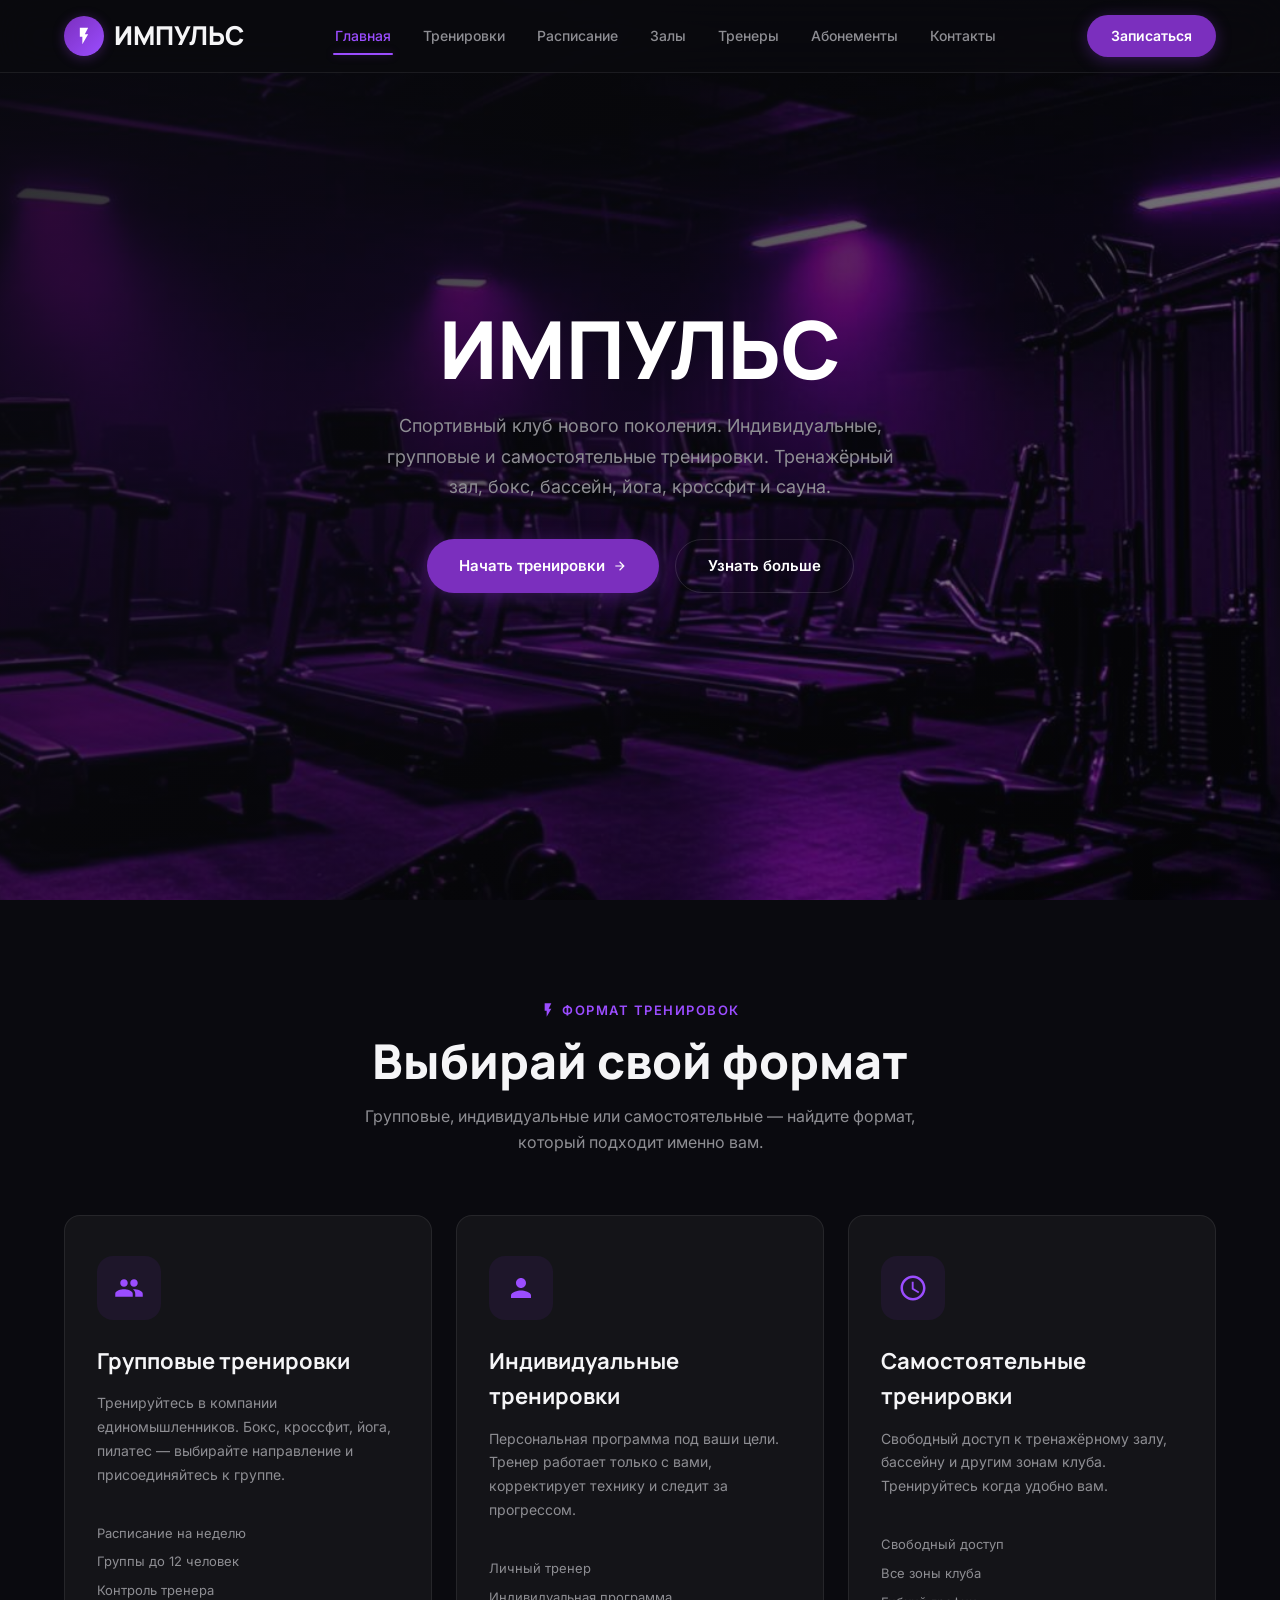
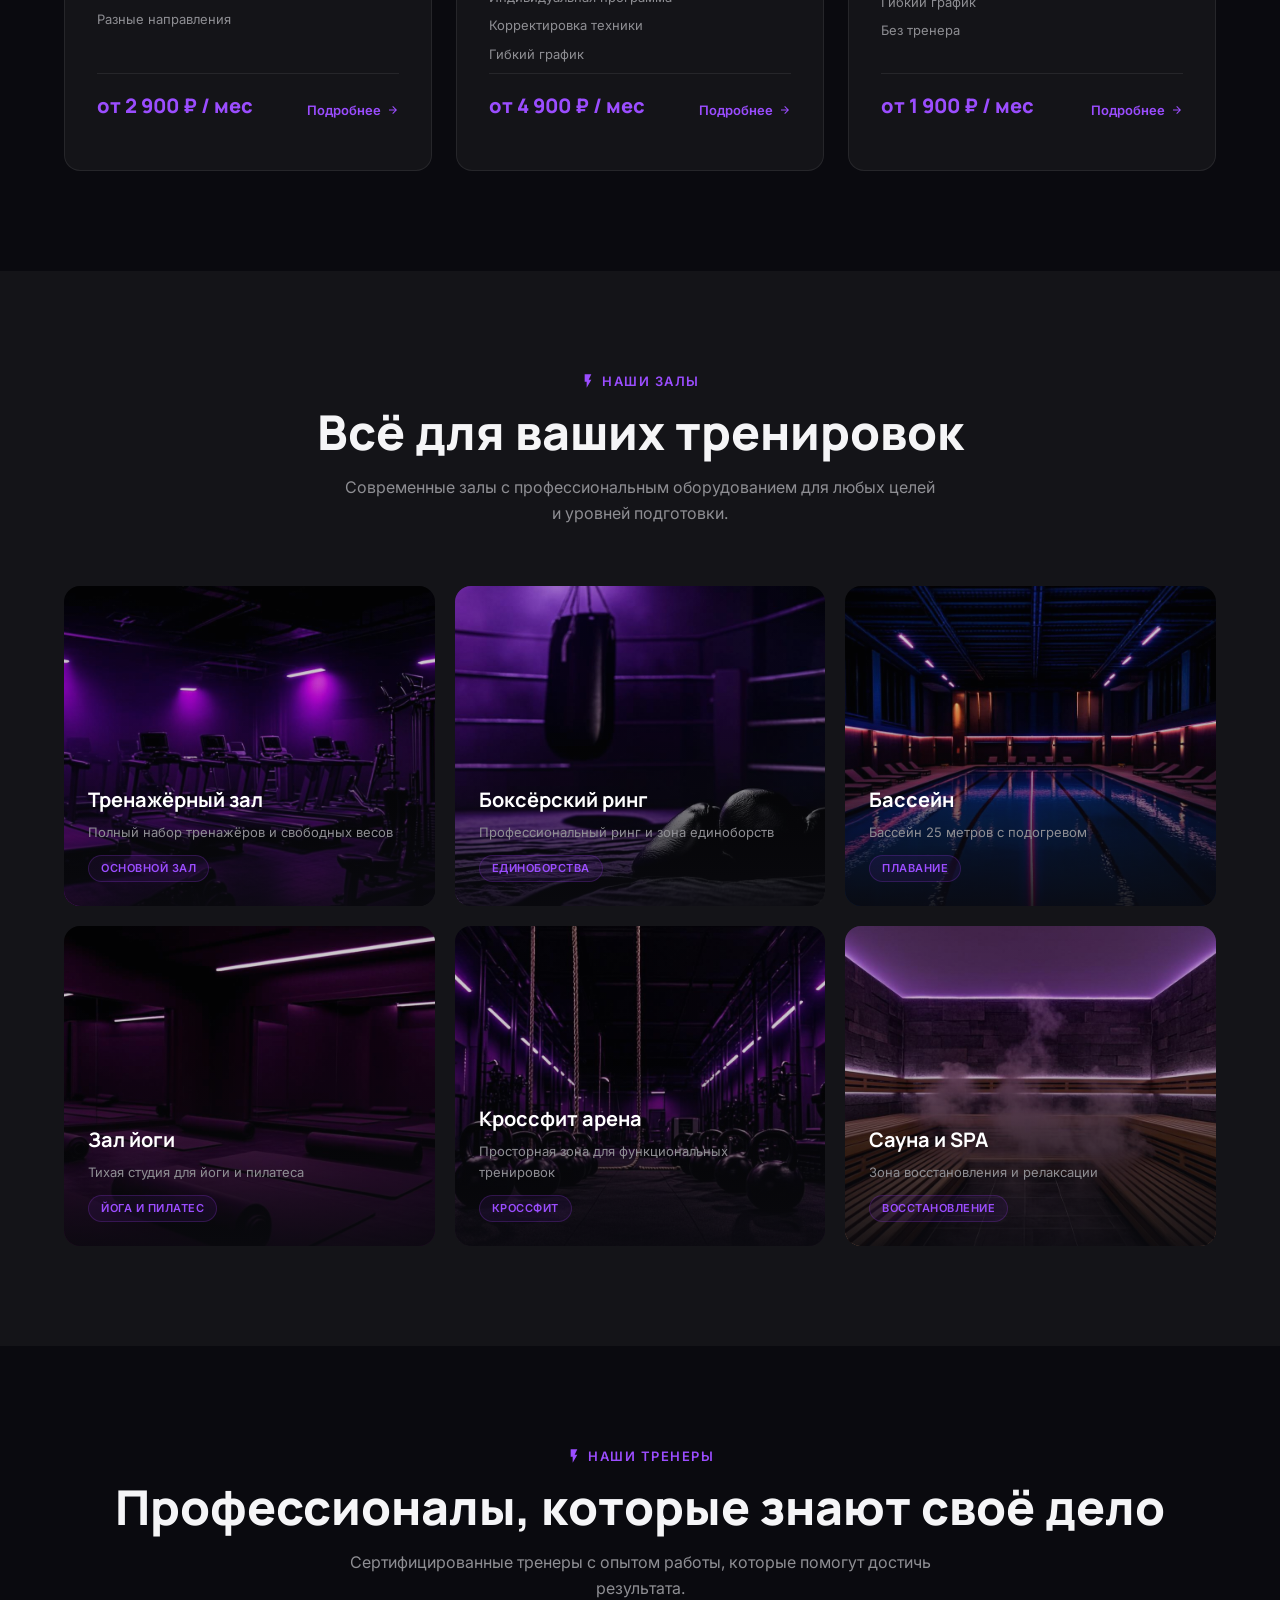
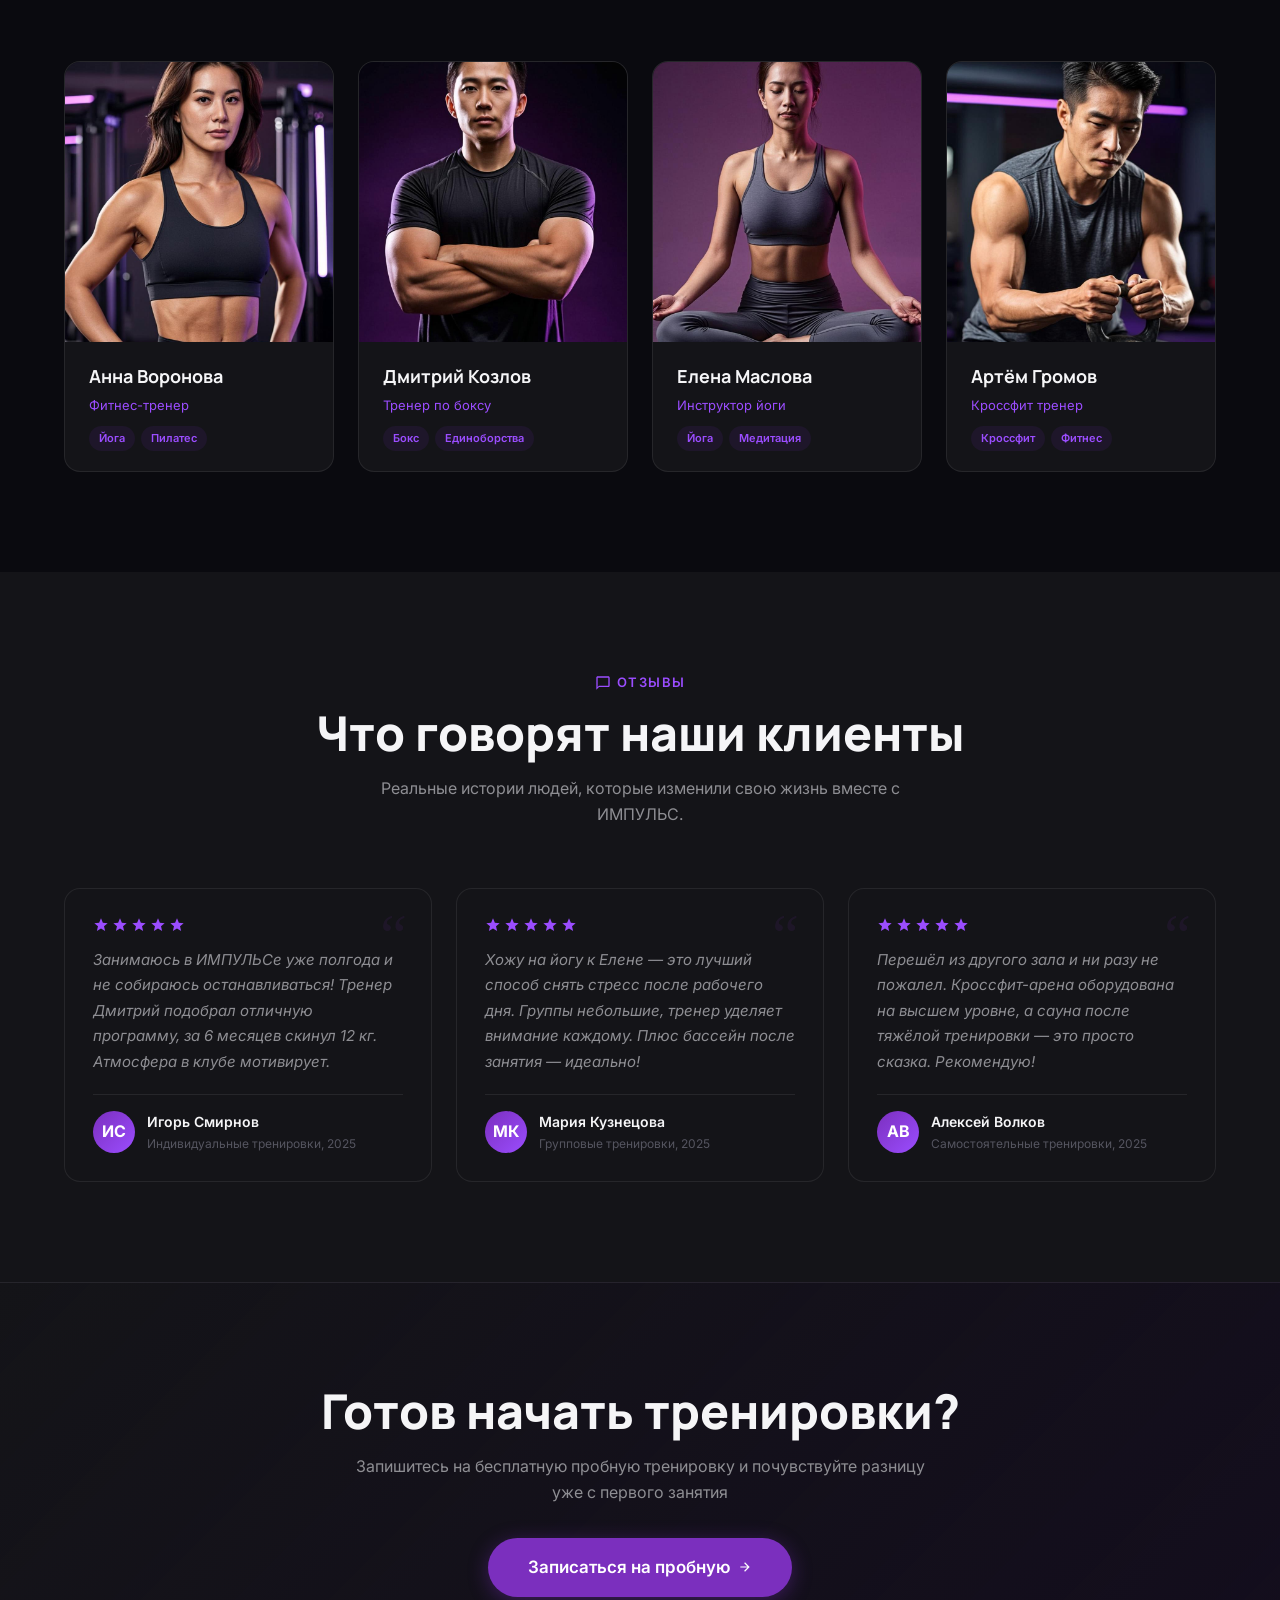
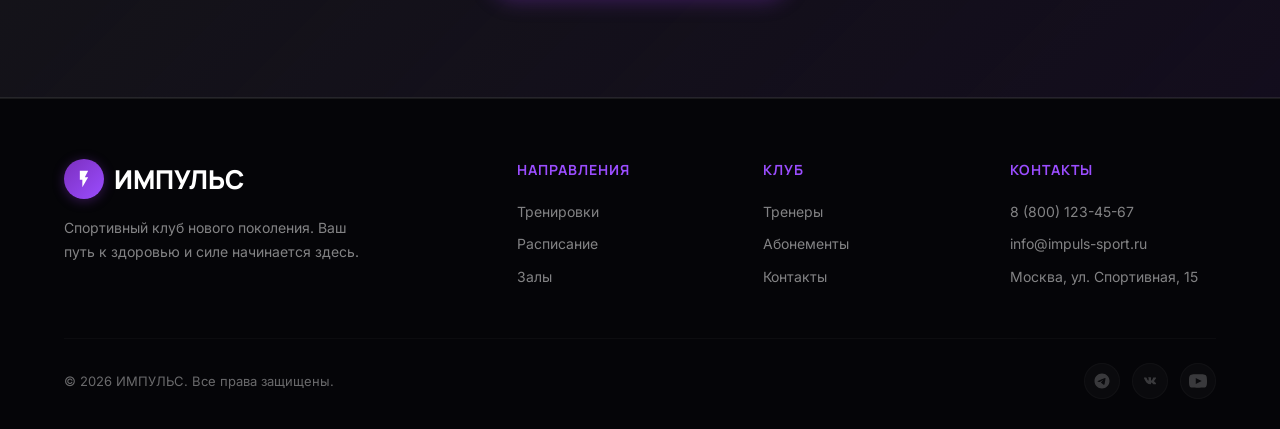
==== commit 0aa435f6: "Fix: filled icons, scroll jump fix, remove scrollTo(0,0)" ====
--- a/index.html
+++ b/index.html
@@ -355,23 +355,23 @@
   <!-- Bottom Mobile Navigation -->
   <nav class="bottom-nav">
       <a href="index.html" class="bottom-nav-item" data-page="home">
-          <svg class="bottom-nav-icon" viewBox="0 0 24 24" fill="none" stroke="currentColor" stroke-width="2" stroke-linecap="round" stroke-linejoin="round"><path d="M3 9l9-7 9 7v11a2 2 0 0 1-2 2H5a2 2 0 0 1-2-2z"/><polyline points="9 22 9 12 15 12 15 22"/></svg>
+          <svg class="bottom-nav-icon" viewBox="0 0 24 24" fill="currentColor"><path d="M10 20v-6h4v6h5v-8h3L12 3 2 12h3v8z"/></svg>
           <span class="bottom-nav-label">Главная</span>
       </a>
       <a href="schedule.html" class="bottom-nav-item" data-page="schedule">
-          <svg class="bottom-nav-icon" viewBox="0 0 24 24" fill="none" stroke="currentColor" stroke-width="2" stroke-linecap="round" stroke-linejoin="round"><rect x="3" y="4" width="18" height="18" rx="2" ry="2"/><line x1="16" y1="2" x2="16" y2="6"/><line x1="8" y1="2" x2="8" y2="6"/><line x1="3" y1="10" x2="21" y2="10"/></svg>
+          <svg class="bottom-nav-icon" viewBox="0 0 24 24" fill="currentColor"><path d="M19 3h-1V1h-2v2H8V1H6v2H5c-1.11 0-1.99.9-1.99 2L3 19c0 1.1.89 2 2 2h14c1.1 0 2-.9 2-2V5c0-1.1-.9-2-2-2zm0 16H5V8h14v11zM9 10H7v2h2v-2zm4 0h-2v2h2v-2zm4 0h-2v2h2v-2z"/></svg>
           <span class="bottom-nav-label">Расписание</span>
       </a>
       <a href="pricing.html" class="bottom-nav-item" data-page="pricing">
-          <svg class="bottom-nav-icon" viewBox="0 0 24 24" fill="none" stroke="currentColor" stroke-width="2" stroke-linecap="round" stroke-linejoin="round"><line x1="12" y1="1" x2="12" y2="23"/><path d="M17 5H9.5a3.5 3.5 0 0 0 0 7h5a3.5 3.5 0 0 1 0 7H6"/></svg>
+          <svg class="bottom-nav-icon" viewBox="0 0 24 24" fill="currentColor"><path d="M11.8 10.9c-2.27-.59-3-1.2-3-2.15 0-1.09 1.01-1.85 2.7-1.85 1.78 0 2.44.85 2.5 2.1h2.21c-.07-1.72-1.12-3.3-3.21-3.81V3h-3v2.16c-1.94.42-3.5 1.68-3.5 3.61 0 2.31 1.91 3.46 4.7 4.13 2.5.6 3 1.48 3 2.41 0 .69-.49 1.79-2.7 1.79-2.06 0-2.87-.92-2.98-2.1h-2.2c.12 2.19 1.76 3.42 3.68 3.83V21h3v-2.15c1.95-.37 3.5-1.5 3.5-3.55 0-2.84-2.43-3.81-4.7-4.4z"/></svg>
           <span class="bottom-nav-label">Цены</span>
       </a>
       <a href="trainers.html" class="bottom-nav-item" data-page="trainers">
-          <svg class="bottom-nav-icon" viewBox="0 0 24 24" fill="none" stroke="currentColor" stroke-width="2" stroke-linecap="round" stroke-linejoin="round"><path d="M17 21v-2a4 4 0 0 0-4-4H5a4 4 0 0 0-4 4v2"/><circle cx="9" cy="7" r="4"/><path d="M23 21v-2a4 4 0 0 0-3-3.87"/><path d="M16 3.13a4 4 0 0 1 0 7.75"/></svg>
+          <svg class="bottom-nav-icon" viewBox="0 0 24 24" fill="currentColor"><path d="M16 11c1.66 0 2.99-1.34 2.99-3S17.66 5 16 5c-1.66 0-3 1.34-3 3s1.34 3 3 3zm-8 0c1.66 0 2.99-1.34 2.99-3S9.66 5 8 5C6.34 5 5 6.34 5 8s1.34 3 3 3zm0 2c-2.33 0-7 1.17-7 3.5V19h14v-2.5c0-2.33-4.67-3.5-7-3.5zm8 0c-.29 0-.62.02-.97.05 1.16.84 1.97 1.97 1.97 3.45V19h6v-2.5c0-2.33-4.67-3.5-7-3.5z"/></svg>
           <span class="bottom-nav-label">Тренеры</span>
       </a>
       <a href="contacts.html" class="bottom-nav-item" data-page="contacts">
-          <svg class="bottom-nav-icon" viewBox="0 0 24 24" fill="none" stroke="currentColor" stroke-width="2" stroke-linecap="round" stroke-linejoin="round"><path d="M22 16.92v3a2 2 0 0 1-2.18 2 19.79 19.79 0 0 1-8.63-3.07 19.5 19.5 0 0 1-6-6 19.79 19.79 0 0 1-3.07-8.67A2 2 0 0 1 4.11 2h3a2 2 0 0 1 2 1.72 12.84 12.84 0 0 0 .7 2.81 2 2 0 0 1-.45 2.11L8.09 9.91a16 16 0 0 0 6 6l1.27-1.27a2 2 0 0 1 2.11-.45 12.84 12.84 0 0 0 2.81.7A2 2 0 0 1 22 16.92z"/></svg>
+          <svg class="bottom-nav-icon" viewBox="0 0 24 24" fill="currentColor"><path d="M6.62 10.79c1.44 2.83 3.76 5.14 6.59 6.59l2.2-2.2c.27-.27.67-.36 1.02-.24 1.12.37 2.33.57 3.57.57.55 0 1 .45 1 1V20c0 .55-.45 1-1 1-9.39 0-17-7.61-17-17 0-.55.45-1 1-1h3.5c.55 0 1 .45 1 1 0 1.25.2 2.45.57 3.57.11.35.03.74-.25 1.02l-2.2 2.2z"/></svg>
           <span class="bottom-nav-label">Контакты</span>
       </a>
   </nav>
